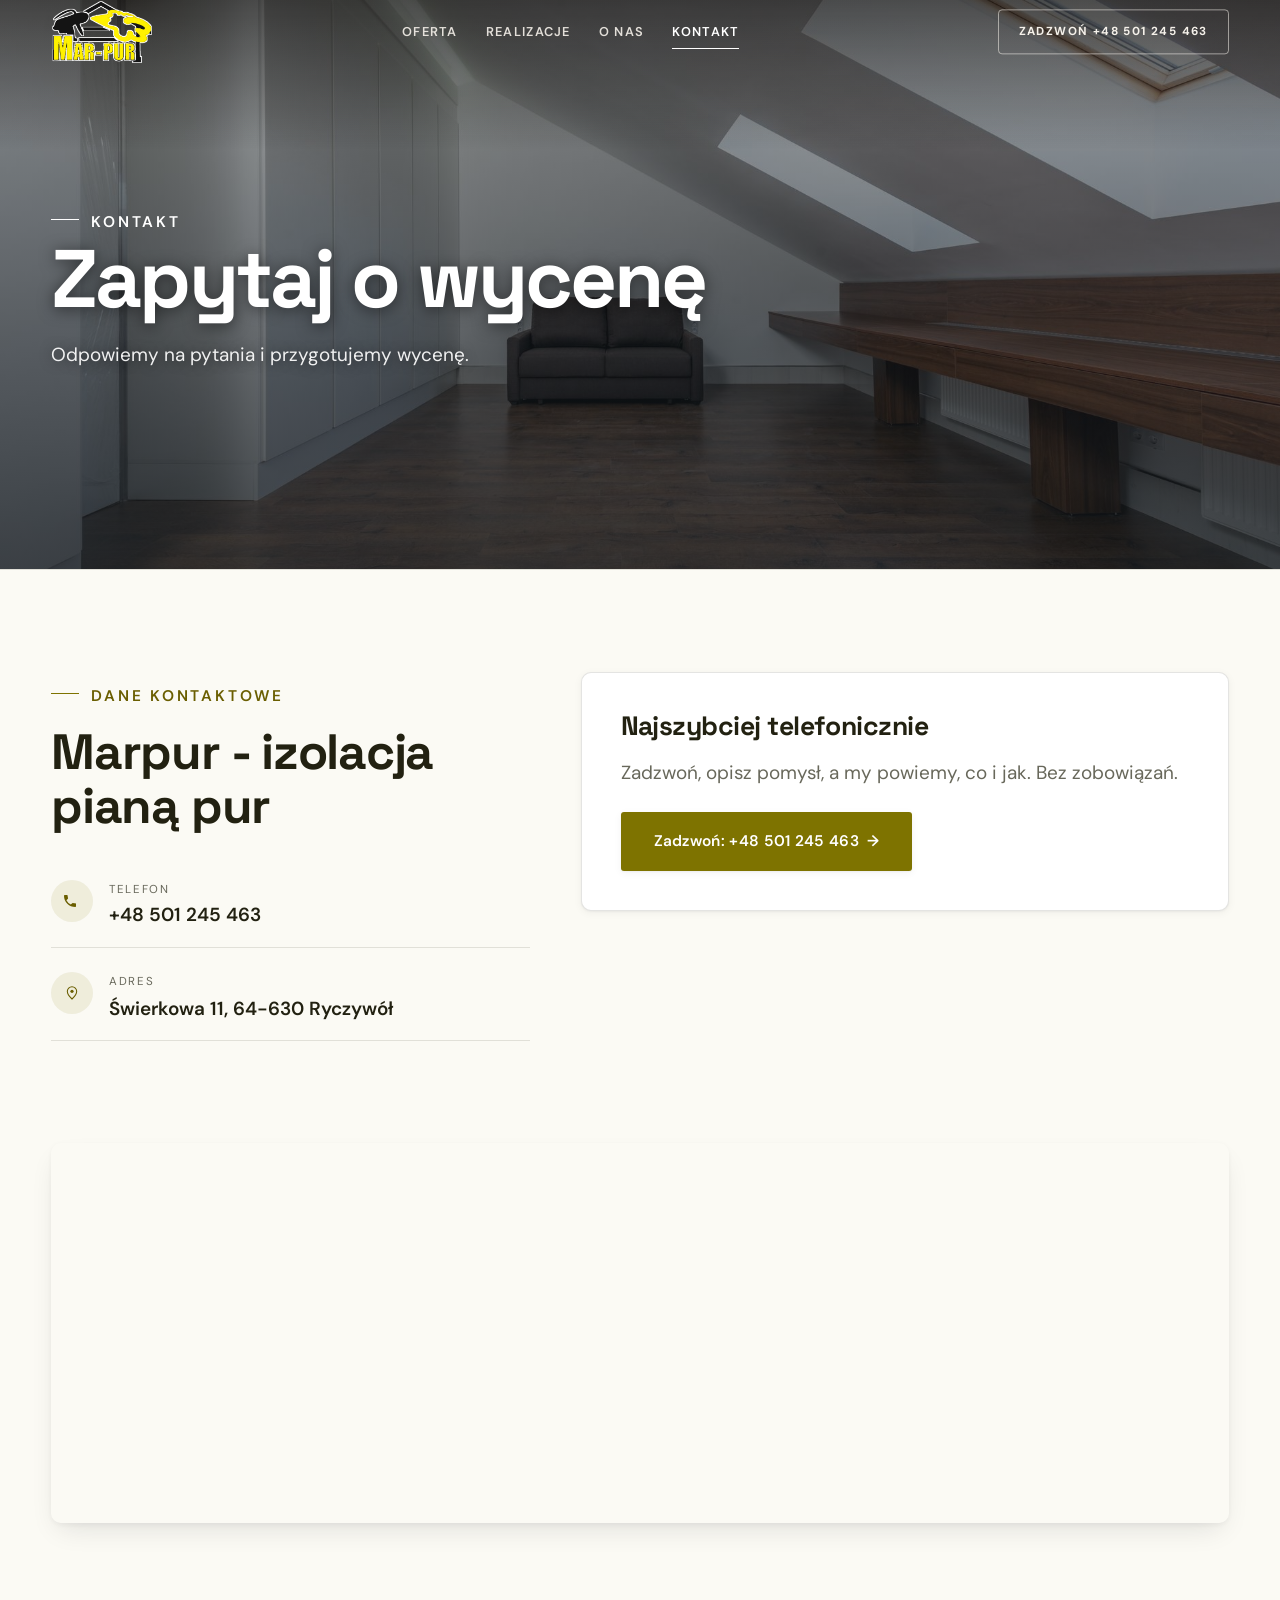
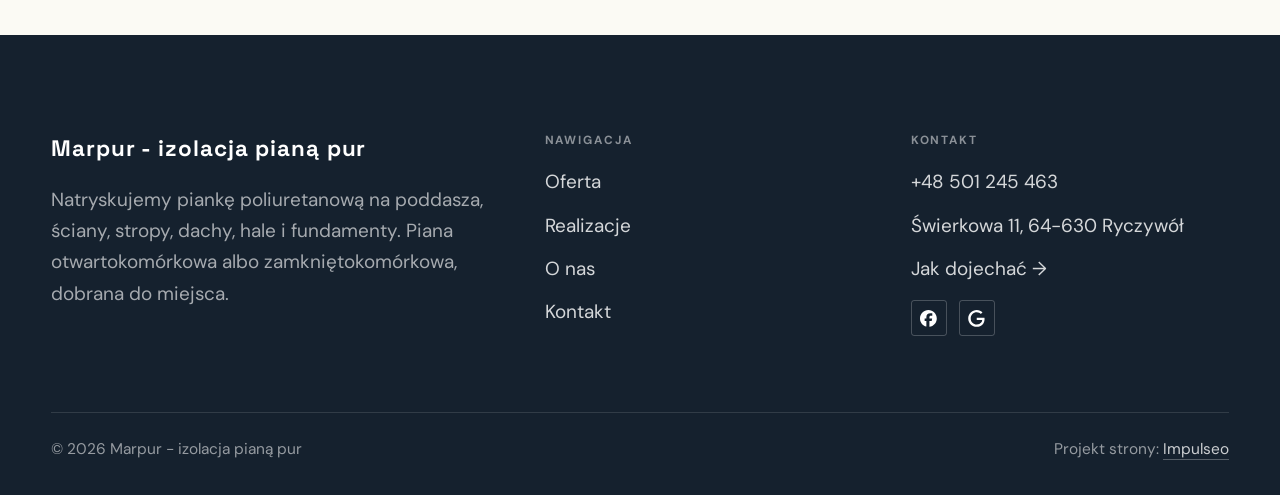
==== kontakt.html @ 2314f2f7 "Strona demo: marpur-izolacja-piana-pur" ====
<!DOCTYPE html>
<html lang="pl">
<head>
<meta charset="UTF-8">
<meta name="viewport" content="width=device-width, initial-scale=1.0">
<title>Kontakt - Marpur - izolacja pianą pur</title>
<meta name="description" content="Kontakt Marpur - izolacja pianą pur - Świerkowa 11, 64-630 Ryczywół">
<link rel="canonical" href="https://kris20032.github.io/marpur-izolacja-piana-pur/kontakt.html">
<meta name="robots" content="noindex, nofollow">
<meta property="og:type" content="website">
<meta property="og:locale" content="pl_PL">
<meta property="og:site_name" content="Marpur - izolacja pianą pur">
<meta property="og:title" content="Kontakt - Marpur - izolacja pianą pur">
<meta property="og:description" content="Kontakt Marpur - izolacja pianą pur - Świerkowa 11, 64-630 Ryczywół">
<meta property="og:url" content="https://kris20032.github.io/marpur-izolacja-piana-pur/kontakt.html">
<meta property="og:image" content="https://kris20032.github.io/marpur-izolacja-piana-pur/img/og.jpg">
<meta property="og:image:width" content="1200">
<meta property="og:image:height" content="630">
<meta name="twitter:card" content="summary_large_image">
<link rel="preconnect" href="https://fonts.googleapis.com">
<link rel="preconnect" href="https://fonts.gstatic.com" crossorigin>
<link href="https://fonts.googleapis.com/css2?family=Space+Grotesk:wght@500;600;700&family=DM+Sans:opsz,wght@9..40,400;9..40,500;9..40,600&display=swap" rel="stylesheet">
<link rel="stylesheet" href="assets/styles.css?v=6a5ce6d9">
</head>
<body>

<header class="nav">
  <div class="wrap nav-inner">
    <a class="brand brand-has-logo" href="index.html"><img class="brand-logo" src="img/logo.png" alt="Marpur - izolacja pianą pur" width="728" height="459" decoding="async"></a>
    <nav class="nav-links">
      <a href="oferta.html">Oferta</a>
      <a href="realizacje.html">Realizacje</a>
      <a href="o-nas.html">O nas</a>
      <a href="kontakt.html" class="active" aria-current="page">Kontakt</a>
      <a href="tel:+48501245463" class="btn btn-accent">Zadzwoń +48 501 245 463</a>
    </nav>
    <button class="nav-toggle" aria-label="Menu"><span></span><span></span><span></span></button>
  </div>
</header>

<main>
<section class="pagehead">
  <img src="img/g3.jpg" alt="Marpur - izolacja pianą pur - Zapytaj o wycenę" width="1880" height="1255" decoding="async">
  <div class="wrap">
    <span class="eyebrow">Kontakt</span>
    <h1>Zapytaj o wycenę</h1>
    <p>Odpowiemy na pytania i przygotujemy wycenę.</p>
  </div>
</section>
<section>
  <div class="wrap contact-grid">
    <div class="reveal">
      <span class="eyebrow">Dane kontaktowe</span>
      <h2 style="margin:var(--space-4) 0 var(--space-6)">Marpur - izolacja pianą pur</h2>
      <div class="info-list">
        <div class="info-row"><div class="ic"><svg class="ico-tel" width="16" height="16" viewBox="0 0 24 24" fill="none" aria-hidden="true"><path d="M6.6 10.8a15.5 15.5 0 0 0 6.6 6.6l2.2-2.2a1 1 0 0 1 1-.24 11.4 11.4 0 0 0 3.6.58 1 1 0 0 1 1 1V20a1 1 0 0 1-1 1A17 17 0 0 1 3 4a1 1 0 0 1 1-1h3.5a1 1 0 0 1 1 1c0 1.25.2 2.46.58 3.6a1 1 0 0 1-.25 1l-2.23 2.2Z" fill="currentColor"/></svg></div><div><div class="lbl">Telefon</div><a class="val" href="tel:+48501245463">+48 501 245 463</a></div></div>
        <div class="info-row"><div class="ic"><svg class="ico-pin" width="16" height="16" viewBox="0 0 24 24" fill="none" aria-hidden="true"><path d="M12 21s7-6.1 7-11.5A7 7 0 0 0 5 9.5C5 14.9 12 21 12 21Z" stroke="currentColor" stroke-width="1.6" fill="none"/><circle cx="12" cy="9.5" r="2.4" fill="currentColor"/></svg></div><div><div class="lbl">Adres</div><div class="val">Świerkowa 11, 64-630 Ryczywół</div></div></div>
      </div>
    </div>
    <div class="reveal">
      <div class="form">
        <h3 style="margin-bottom:var(--space-4)">Najszybciej telefonicznie</h3>
        <p class="muted" style="margin-bottom:var(--space-5)">Zadzwoń, opisz pomysł, a my powiemy, co i jak. Bez zobowiązań.</p>
        <a href="tel:+48501245463" class="btn btn-accent" style="justify-content:center">Zadzwoń: +48 501 245 463 <span class="arr">→</span></a>
      </div>
    </div>
  </div>
</section>
<section style="padding-top:0">
  <div class="wrap reveal">
    <iframe class="map" title="Marpur - izolacja pianą pur - Ryczywół" src="https://maps.google.com/maps?q=52.820074%2C16.82498&z=15&output=embed" loading="lazy" referrerpolicy="no-referrer-when-downgrade"></iframe>
  </div>
</section>
</main>

<footer>
  <div class="wrap">
    <div class="foot-grid">
      <div class="foot-brand">
        <div class="name">Marpur - izolacja pianą pur</div>
        <p>Natryskujemy piankę poliuretanową na poddasza, ściany, stropy, dachy, hale i fundamenty. Piana otwartokomórkowa albo zamkniętokomórkowa, dobrana do miejsca.</p>
      </div>
      <div class="foot-col">
        <h4>Nawigacja</h4>
        <a href="oferta.html">Oferta</a>
        <a href="realizacje.html">Realizacje</a>
        <a href="o-nas.html">O nas</a>
        <a href="kontakt.html">Kontakt</a>
      </div>
      <div class="foot-col">
        <h4>Kontakt</h4>
        <a href="tel:+48501245463">+48 501 245 463</a>
        <p>Świerkowa 11, 64-630 Ryczywół</p>
        <a href="https://maps.google.com/?cid=6481977796129242069&g_mp=Cidnb29nbGUubWFwcy5wbGFjZXMudjEuUGxhY2VzLlNlYXJjaFRleHQQAhgEIAA" target="_blank" rel="noopener">Jak dojechać →</a>
      <div class="foot-soc">
        <a class="soc" href="https://www.facebook.com/marpurmarek.modlisz/" target="_blank" rel="noopener" aria-label="Facebook - Marpur - izolacja pianą pur"><svg viewBox="0 0 24 24" aria-hidden="true" focusable="false"><path d="M9.101 23.691v-7.98H6.627v-3.667h2.474v-1.58c0-4.085 1.848-5.978 5.858-5.978.401 0 .955.042 1.468.103a8.68 8.68 0 0 1 1.141.195v3.325a8.623 8.623 0 0 0-.653-.036 26.805 26.805 0 0 0-.733-.009c-.707 0-1.259.096-1.675.309a1.686 1.686 0 0 0-.679.622c-.258.42-.374.995-.374 1.752v1.297h3.919l-.386 2.103-.287 1.564h-3.246v8.245C19.396 23.238 24 18.179 24 12.044c0-6.627-5.373-12-12-12s-12 5.373-12 12c0 5.628 3.874 10.35 9.101 11.647Z" fill="currentColor"/></svg></a>
        <a class="soc" href="https://maps.google.com/?cid=6481977796129242069&g_mp=Cidnb29nbGUubWFwcy5wbGFjZXMudjEuUGxhY2VzLlNlYXJjaFRleHQQAhgEIAA" target="_blank" rel="noopener" aria-label="Google - Marpur - izolacja pianą pur"><svg viewBox="0 0 24 24" aria-hidden="true" focusable="false"><path d="M12.48 10.92v3.28h7.84c-.24 1.84-.853 3.187-1.787 4.133-1.147 1.147-2.933 2.4-6.053 2.4-4.827 0-8.6-3.893-8.6-8.72s3.773-8.72 8.6-8.72c2.6 0 4.507 1.027 5.907 2.347l2.307-2.307C18.747 1.44 16.133 0 12.48 0 5.867 0 .307 5.387.307 12s5.56 12 12.173 12c3.573 0 6.267-1.173 8.373-3.36 2.16-2.16 2.84-5.213 2.84-7.667 0-.76-.053-1.467-.173-2.053H12.48z" fill="currentColor"/></svg></a>
      </div>
      </div>
    </div>
    <div class="foot-bot">
      <span>© 2026 Marpur - izolacja pianą pur</span>
      <span>Projekt strony: <a class="foot-credit" href="https://impulseo.pl" target="_blank" rel="noopener">Impulseo</a></span>
    </div>
  </div>
</footer>
<div class="sticky-call"><a class="sc-call" href="tel:+48501245463"><svg class="ico-tel" width="16" height="16" viewBox="0 0 24 24" fill="none" aria-hidden="true"><path d="M6.6 10.8a15.5 15.5 0 0 0 6.6 6.6l2.2-2.2a1 1 0 0 1 1-.24 11.4 11.4 0 0 0 3.6.58 1 1 0 0 1 1 1V20a1 1 0 0 1-1 1A17 17 0 0 1 3 4a1 1 0 0 1 1-1h3.5a1 1 0 0 1 1 1c0 1.25.2 2.46.58 3.6a1 1 0 0 1-.25 1l-2.23 2.2Z" fill="currentColor"/></svg> Zadzwoń</a><a class="sc-quote" href="kontakt.html">Zapytaj o cenę</a></div>
<div class="demo-wazne" data-do="2026-11-03" data-cykl="3" hidden><svg class="dw-ico" width="13" height="13" viewBox="0 0 24 24" fill="none" aria-hidden="true"><circle cx="12" cy="12" r="8.6" stroke="currentColor" stroke-width="1.8"/><path d="M12 7.2V12l3.3 2" stroke="currentColor" stroke-width="1.8" stroke-linecap="round"/></svg><span class="dw-txt"></span></div>

<script src="assets/main.js"></script>
</body>
</html>
---- assets/styles.css ----
/* ============================================================
   STOLBASZ — premium, architektoniczny B2B fit-out
   Jasna paleta, zero brązu. System wg premium-web-craft.
   Projekt strony: Impulseo (impulseo.pl)
   ============================================================ */

:root{
  /* PALETA — jasna, architektoniczna, chłodna */
  --paper:#F4F6F8;          /* główne tło */
  --paper-2:#E7EBEF;        /* sekcje alternatywne (chłodny jasny szary) */
  --paper-3:#E7EBEF;        /* delikatne wypełnienia */
  --ink:#15212E;            /* tekst główny — chłodny grafit */
  --ink-soft:#243443;       /* nagłówki drugorzędne */
  --muted:#6B7785;          /* tekst poboczny */
  --line:rgba(21,33,46,.12);/* hairline */
  --accent:#E8A317;         /* stonowany petrol-slate — jedyny akcent */
  --accent-d:#C9870C;
  --accent-soft:rgba(232,163,23,.10);
  --dark:#15212E;           /* sekcje ciemne (stopka/CTA) */

  /* HOVER ZDJĘĆ — JEDEN standard dla całego silnika (decyzja K. 04.08.2026, artefakt z wariantami).
     AKTUALNE (K.+Szymon 09.08.2026, wybór z artefaktu 6 wariantów): zoom 1.05 przy 1.4s -
     przy tak długim czasie mocniejszy kadr NIE skacze, tylko „oddycha". Poprzedni standard
     (1.02 / .55s z 04.08) odbierany jako dynamiczny i szybki.
     Spoczynek lekko przygaszony, ale TYLKO tam, gdzie jest mysz (@media hover:hover) —
     na telefonie zdjęcia zostają w pełnej jasności. */
  --img-zoom:1.05;                   /* K.+Szymon 09.08: wariant F z artefaktu porównawczego */
  --img-rest:brightness(.95) saturate(.99);
  --img-hot:brightness(1.06) saturate(1.05);
  --img-dur:1.4s;                    /* K.+Szymon 09.08 (wariant F): powoli = elegancko */
  --img-ease:cubic-bezier(.16,.84,.44,1);  /* miękki ogon, efekt „oddychania" */

  /* ODSTĘPY — skala 4/8 */
  --space-1:4px; --space-2:8px; --space-3:12px; --space-4:16px; --space-5:24px;
  --space-6:32px; --space-7:48px; --space-8:64px; --space-9:96px; --space-10:128px;

  /* TYPOGRAFIA — fluid clamp() (skala podbita 16.07.2026: większe, czytelniejsze litery — uwaga Adama) */
  --text-sm:clamp(.9rem,.87rem + .12vw,1rem);
  --text-base:clamp(1.08rem,1.04rem + .18vw,1.2rem);
  --text-lg:clamp(1.24rem,1.15rem + .34vw,1.44rem);
  --text-h3:clamp(1.34rem,1.22rem + .55vw,1.66rem);
  --text-h2:clamp(2.1rem,1.66rem + 2.1vw,3.1rem);
  --text-h1:clamp(2.9rem,2.1rem + 4vw,5.1rem);

  /* PROMIENIE — architektoniczne, raczej ostre */
  --r-sm:3px; --r-md:6px; --r-lg:10px;

  /* RUCH */
  --ease:cubic-bezier(.25,.46,.45,.94); --dur:.24s;

  /* CIENIE — miękkie, warstwowe */
  --sh-sm:0 1px 2px rgba(16,24,32,.04), 0 2px 8px rgba(16,24,32,.05);
  --sh-md:0 2px 6px rgba(16,24,32,.05), 0 12px 28px -8px rgba(16,24,32,.12);
  --sh-lg:0 6px 14px rgba(16,24,32,.07), 0 26px 56px -18px rgba(16,24,32,.22);

  --hairline:1px solid var(--line);

  --font-display:'Space Grotesk','Inter',sans-serif;
  --font-body:'DM Sans','Inter',sans-serif;
}

*{box-sizing:border-box;margin:0;padding:0}
html{scroll-behavior:smooth}
body{
  font-family:var(--font-body);
  font-size:var(--text-base);
  line-height:1.65;
  color:var(--ink);
  background:var(--paper);
  -webkit-font-smoothing:antialiased;
  text-rendering:optimizeLegibility;
}
img{max-width:100%;height:auto;display:block}  /* height:auto = width/height z atrybutów trzyma proporcje (TOP#12) */
a{color:inherit;text-decoration:none}

.wrap{width:min(92%,1180px);margin-inline:auto}
section{padding-block:clamp(52px,6.5vw,96px)}

h1,h2,h3{font-family:var(--font-display);font-weight:700;line-height:1.08;letter-spacing:-.02em;color:var(--ink)}
h1{font-size:var(--text-h1);letter-spacing:-.035em}
h2{font-size:var(--text-h2);letter-spacing:-.025em}
h3{font-size:var(--text-h3)}
/* MIARA — długość wiersza. WCAG 2.2 SC 1.4.8: max 80 znaków; Butterick: 45–90.
   68ch daje realnie 72–78 znaków polskiego tekstu, czyli z zapasem pod granicą.
   Wcześniej limit miał TYLKO <p> — <li>, <blockquote> i <dd> nie miały żadnego,
   i to jedyny powód, dla którego 23 bloki na dwóch oddanych stronach jadą po
   83–106 znaków w wierszu (pomiar 07.08.2026, bramka `miara`).
   ⚠️ Listy i definicje ograniczamy TYLKO bez klasy: `ul`/`ol` z klasą to u nas
   układ (siatki kafli, menu), a nie tekst ciągły — tam miarę wyznacza układ. */
/* 60ch, nie 68ch (K. 10.08): po zmianie fontów na węższe kroje (DM Sans i spółka)
   w 68ch mieściło się ~90 znaków - bramka pikselowa słusznie zgłaszała przekroczenie
   granicy 80. Pomiar na żywej przeglądarce: 60ch = 90 znaków, 53ch = ~78 znaków, czyli normę WCAG 1.4.8. */
:root{ --miara:53ch }
p{max-width:min(100%,var(--miara))}
blockquote,
ul:not([class])>li, ol:not([class])>li,
dl:not([class])>dd{max-width:min(100%,var(--miara))}

/* ⚠️ Świadomie BEZ wyjątku `.tile p,.card p,.svc p{max-width:none}`, choć nasuwa się sam:
   te akapity BYŁY już ograniczone (stare `p{max-width:65ch}`), więc „wyjątek" nie odblokowałby
   niczego nowego — tylko ROZLUŹNIŁ stan sprzed zmiany na wszystkich demach naraz.
   `figcaption` żadna z reguł wyżej nie dotyczy, więc też nie potrzebuje zwolnienia. */

/* ŁAMANIE. `balance` wyrównuje długości wierszy w nagłówku, `pretty` pilnuje ostatniego
   wiersza akapitu, żeby nie został w nim jeden wyraz. Obsługiwane od Chrome 117 /
   Safari 17.5; starsze przeglądarki po prostu ignorują tę własność.
   `text-wrap:pretty` nie występowało dotąd ANI RAZ w silniku ani w repo klientów. */
h1,h2,h3,.lead,.lede{text-wrap:balance}
p,li,blockquote,dd{text-wrap:pretty}

.eyebrow{
  font-family:var(--font-body);
  font-size:var(--text-sm);
  font-weight:600;
  letter-spacing:.18em;
  text-transform:uppercase;
  color:var(--accent);
  display:inline-flex;align-items:center;gap:var(--space-3);
}
/* flex:none + margin-top = kreska trzyma się PIERWSZEJ linii. Wcześniej align-items:center
   centrowało ją względem całego bloku i przy zawinięciu (długi kicker typu
   „…WNĘTRZ · LESZNO · OD 2019") druga linia lądowała z brzydkim wcięciem. */
.eyebrow{align-items:flex-start}
.eyebrow>*,.eyebrow{text-wrap:balance}   /* dlugi kicker lamal sie na sierote typu samo „2019" w drugiej linii */
.eyebrow::before{content:"";width:28px;height:1px;background:var(--accent);display:inline-block;flex:none;margin-top:.62em}

.muted{color:var(--muted)}
.lead{font-size:var(--text-lg);line-height:1.55;color:var(--ink-soft);max-width:50ch}

/* ---------- BUTTONS ---------- */
.btn{
  display:inline-flex;align-items:center;gap:var(--space-2);
  font-weight:600;font-size:var(--text-sm);letter-spacing:.02em;
  padding:var(--space-4) var(--space-6);
  border-radius:var(--r-sm);
  transition:transform var(--dur) var(--ease),box-shadow var(--dur) var(--ease),background var(--dur) var(--ease);
  cursor:pointer;border:1px solid transparent;
}
.btn-accent{background:var(--accent);color:#fff;box-shadow:var(--sh-sm)}
.btn-accent:hover{background:var(--accent-d);transform:translateY(-2px);box-shadow:var(--sh-md)}
.btn-accent:active{transform:translateY(0);box-shadow:var(--sh-sm)}
.btn-ghost{background:transparent;color:var(--ink);border-color:var(--line)}
.btn-ghost:hover{border-color:var(--accent);color:var(--accent);transform:translateY(-2px)}
.btn-light{background:#fff;color:var(--ink);box-shadow:var(--sh-sm)}
.btn-light:hover{transform:translateY(-2px);box-shadow:var(--sh-md)}
.btn .arr{transition:transform var(--dur) var(--ease)}
.btn:hover .arr{transform:translateX(4px)}

/* ---------- NAV ---------- */
.nav{
  position:sticky;top:0;z-index:50;
  background:color-mix(in srgb,var(--paper) 88%,transparent);
  backdrop-filter:saturate(140%) blur(10px);
  border-bottom:var(--hairline);
}
.nav-inner{display:flex;align-items:center;justify-content:space-between;gap:var(--space-5);height:72px}
/* ANTY-NACHODZENIE (K. 05.08.2026): długa nazwa firmy + przycisk z pełnym numerem nie mieściły się w pasku
   i flex ściskał linki PONIŻEJ ich treści - "Kontakt" wchodził na ramkę "Zadzwoń +48 ...". Teraz ustępuje
   nazwa marki (skrót wielokropkiem), a menu i przycisk nigdy się nie kurczą ani nie zachodzą na siebie. */
.brand{display:flex;flex-direction:column;line-height:1;min-width:0;flex:0 1 auto}
.brand .name{font-family:var(--font-display);font-weight:800;font-size:1.35rem;letter-spacing:.04em;white-space:nowrap;overflow:hidden;text-overflow:ellipsis}
.brand .sub{font-size:.62rem;letter-spacing:.34em;text-transform:uppercase;color:var(--muted);margin-top:5px;white-space:nowrap;overflow:hidden;text-overflow:ellipsis}
.nav-links{display:flex;align-items:center;gap:var(--space-6);flex:0 0 auto}
.nav-links a{font-size:var(--text-sm);font-weight:500;color:var(--ink-soft);position:relative;padding-block:4px;white-space:nowrap;transition:color var(--dur) var(--ease)}
.nav-links a::after{content:"";position:absolute;left:0;bottom:0;width:0;height:1.5px;background:var(--accent);transition:width var(--dur) var(--ease)}
.nav-links a:hover,.nav-links a.active{color:var(--ink)}
.nav-links a:hover::after,.nav-links a.active::after{width:100%}
.nav-links .btn{padding:var(--space-2) var(--space-5)}
/* przyciski w nav: właściwy kolor (przebij .nav-links a) + bez podkreślenia */
.nav-links a.btn-accent{color:#fff}
.nav-links a.btn-ghost,.nav-links a.btn-light{color:var(--ink)}
/* CTA w pasku: NIE podkreślenie spod linków menu, ale ten sam przelatujący błysk,
   co na wszystkich innych przyciskach (zgłoszenie K. 13.08.2026 - „na hero jest efekt
   światła przechodzącego przez przycisk, na navbarze go nie ma, a mają być identyczne").
   Reguła `.nav-links a::after` jest silniejsza od `.btn::after`, więc trzeba jej
   geometrię wyzerować i wpisać połysk z nazwy - samo `display:none` gasiło efekt. */
.nav-links a.btn::after{
  display:block;content:"";position:absolute;inset:0;z-index:-1;pointer-events:none;
  width:auto;height:auto;border-radius:inherit;   /* kasuje geometrię podkreślenia (width:0;height:1.5px) */
  background:linear-gradient(100deg,transparent 32%,rgba(255,255,255,.20) 50%,transparent 68%);
  translate:-120% 0}
@media (prefers-reduced-motion:no-preference){
  .nav-links a.btn:hover::after{translate:120% 0;transition:translate .75s var(--mt-ease,cubic-bezier(.16,.84,.44,1))}
}
.nav-toggle{display:none;background:none;border:none;cursor:pointer;flex-direction:column;gap:5px;padding:8px}
.nav-toggle span{width:24px;height:2px;background:var(--ink);transition:var(--dur)}
/* Ciasny zakres MIĘDZY menu mobilnym a pełnym pulpitem: zbijamy odstępy i nazwę marki,
   żeby wszystko zmieściło się naturalnie, zanim w ogóle dojdzie do skracania wielokropkiem. */
@media(max-width:1280px) and (min-width:921px){
  .nav-links{gap:var(--space-4)}
  .nav-links .btn{padding:var(--space-2) var(--space-4)}
  .brand .name{font-size:1.15rem}
}

/* ---------- HERO (split) ---------- */
.hero{position:relative;overflow:hidden;border-bottom:var(--hairline)}
.hero-grid{display:grid;grid-template-columns:1.05fr .95fr;gap:clamp(24px,4vw,60px);align-items:center;
  padding-block:clamp(36px,4.5vw,64px)}
.hero-copy .eyebrow{margin-bottom:var(--space-5)}
.hero-copy h1{margin-bottom:var(--space-5)}
.hero-copy .lead{margin-bottom:var(--space-7)}
.hero-actions{display:flex;flex-wrap:wrap;gap:var(--space-4)}
.hero-art{position:relative;aspect-ratio:4/3;border-radius:var(--r-lg);overflow:hidden;box-shadow:var(--sh-lg)}
.hero-art img{width:100%;height:100%;object-fit:cover}
.hero-art::after{content:"";position:absolute;inset:0;background:linear-gradient(180deg,transparent 55%,rgba(18,24,28,.28))}
.hero-badge{position:absolute;left:var(--space-5);bottom:var(--space-5);z-index:2;
  background:rgba(252,252,251,.94);backdrop-filter:blur(4px);
  border-radius:var(--r-md);padding:var(--space-4) var(--space-5);box-shadow:var(--sh-md);max-width:78%}
.hero-badge strong{display:block;font-family:var(--font-display);font-size:1rem;letter-spacing:-.01em}
.hero-badge span{font-size:var(--text-sm);color:var(--muted)}

/* ---------- HERO duży / kinowy (strona główna) ---------- */
.hero-cine{position:relative;min-height:clamp(560px,82vh,840px);min-height:clamp(560px,82svh,840px);display:flex;align-items:center;overflow:hidden;border-bottom:var(--hairline)}
.hero-cine>img{position:absolute;inset:0;width:100%;height:100%;object-fit:cover;z-index:0}
.hero-cine::after{content:"";position:absolute;inset:0;z-index:1;
  background:linear-gradient(95deg,rgba(13,18,23,.86) 0%,rgba(13,18,23,.64) 32%,rgba(13,18,23,.24) 62%,rgba(13,18,23,.04) 100%)}
.hero-cine .wrap{position:relative;z-index:2;padding-block:var(--space-8)}
.hero-cine .hero-copy{max-width:660px}
.hero-cine .eyebrow{color:#fff;margin-bottom:var(--space-5)}
.hero-cine .eyebrow::before{background:#fff}
.hero-cine h1{color:#fff;margin-bottom:var(--space-5);font-size:clamp(2.9rem,2rem + 4.4vw,5.2rem);text-wrap:balance}
.hero-cine .lead{color:rgba(255,255,255,.92);max-width:48ch;margin-bottom:var(--space-7)}
.hero-cine .hero-actions{display:flex;flex-wrap:wrap;gap:var(--space-4)}
/* NISKIE OKNO (laptop z dokiem i paskami przeglądarki ma ~700-780 px wysokości widoku):
   H1 do 5.2rem + długi lead nie mieściły się i przyciski wypadały POD krawędź ekranu -
   klient widział stronę bez ani jednego CTA. Skalujemy w dół, zamiast przycinać treść. */
@media(min-width:821px) and (max-height:820px){
  .hero-cine{min-height:clamp(520px,94svh,780px)}
  .hero-cine .wrap{padding-block:var(--space-6)}
  .hero-cine h1{font-size:clamp(2.2rem,1.5rem + 2.6vw,3.6rem);margin-bottom:var(--space-4)}
  .hero-cine .eyebrow{margin-bottom:var(--space-4)}
  .hero-cine .lead{margin-bottom:var(--space-5);max-width:44ch}
}
@media(max-width:680px){
  .hero-cine{min-height:clamp(520px,76vh,640px);min-height:clamp(520px,76svh,640px);align-items:flex-end}
  .hero-cine::after{background:linear-gradient(0deg,rgba(13,18,23,.9) 6%,rgba(13,18,23,.45) 55%,rgba(13,18,23,.25) 100%)}
  .hero-cine .wrap{padding-bottom:var(--space-9)}
  /* TELEFON (~90% oglądających): lead potrafił zająć 8 linii i zepchnąć CTA poza pierwszy ekran.
     Zwężamy interlinię i skalę - treści nie ucinamy, bo to ona sprzedaje. */
  .hero-cine .lead{font-size:.98rem;line-height:1.5;margin-bottom:var(--space-5)}
  .hero-cine .eyebrow{font-size:.72rem;letter-spacing:.13em;margin-bottom:var(--space-4)}
  .hero-cine .eyebrow::before{width:20px}
  .hero-cine h1{margin-bottom:var(--space-4)}
}

/* full-bleed hero variant (podstrony) */
.pagehead{position:relative;min-height:46vh;min-height:46svh;display:flex;align-items:flex-end;overflow:hidden;border-bottom:var(--hairline)}
.pagehead img{position:absolute;inset:0;width:100%;height:100%;object-fit:cover}
/* 10.08.2026 (decyzja K.): mocniejsze przyciemnienie + cień pod tekstem. Bramka mierzyła na
   nagłówkach podstron 3,38-3,43:1 przy wymaganych 4,5 — jasne zdjęcie (hala, śnieg, niebo)
   podchodziło pod biały tekst. Zdjęcia klientów są różne, więc kontrast musi dawać WARSTWA,
   a nie szczęśliwy dobór kadru. */
.pagehead::after{content:"";position:absolute;inset:0;background:linear-gradient(180deg,rgba(18,24,28,.40),rgba(18,24,28,.76))}
.pagehead .wrap{position:relative;z-index:2;padding-block:var(--space-9);color:#fff}
.pagehead h1{color:#fff;max-width:18ch;text-shadow:0 2px 16px rgba(0,0,0,.55)}
.pagehead .eyebrow{color:#fff}
.pagehead .eyebrow::before{background:#fff}
.pagehead p{color:rgba(255,255,255,.92);margin-top:var(--space-4);max-width:54ch;text-shadow:0 1px 12px rgba(0,0,0,.5)}

/* ---------- STRIP (pasek skrótów / liczby) ---------- */
.strip{background:var(--dark);color:#fff}
/* PASEK HASEŁ — standard 04.08.2026 (decyzja K.): 5 haseł w JEDNYM rzędzie, tekst WYŚRODKOWANY,
   węższe marginesy boczne niż reszta strony (pasek ma iść szerzej), równe wysokości kolumn. */
.strip .wrap{width:min(96%,1440px);display:grid;grid-template-columns:repeat(5,1fr);
  gap:var(--space-5);padding-block:var(--space-7);align-items:stretch}
.strip .item .k{font-family:var(--font-display);font-size:clamp(1.05rem,.82rem + .85vw,1.55rem);
  font-weight:800;letter-spacing:-.02em;color:#fff;line-height:1.18;text-wrap:balance}
.strip .item .v{font-size:var(--text-sm);color:rgba(255,255,255,.66);margin-top:var(--space-2);line-height:1.4}
.strip .item{border-left:2px solid var(--accent);padding-inline:var(--space-4);
  text-align:center;display:flex;flex-direction:column;justify-content:center}
/* liczba kolumn = liczba haseł, żeby ostatnie nie zostawało samo w drugim rzędzie.
   Klasę n-N nadaje multipage.py; domyślnie (bez klasy) pasek jest 5-kolumnowy. */
.strip.n-2 .wrap{grid-template-columns:repeat(2,1fr)}
.strip.n-3 .wrap{grid-template-columns:repeat(3,1fr)}
.strip.n-4 .wrap{grid-template-columns:repeat(4,1fr);gap:var(--space-6)}
.strip.n-4 .item .k{font-size:clamp(1.3rem,1rem + 1.1vw,2rem)}
.strip.n-6 .wrap{grid-template-columns:repeat(6,1fr);gap:var(--space-4)}
.strip.n-6 .item .k{font-size:clamp(.98rem,.8rem + .7vw,1.35rem)}
/* równe łamanie: zamiast "długa linia + jedno słowo" obie linie zbliżonej długości */
.strip .item .k{text-wrap:balance}

/* ---------- SECTION HEAD ---------- */
.head{max-width:48rem;margin-bottom:var(--space-8)}
.head.center{margin-inline:auto;text-align:center}
.head .eyebrow{margin-bottom:var(--space-4)}
.head h2{margin-bottom:var(--space-4)}
.head p{color:var(--muted);font-size:var(--text-lg);line-height:1.55}
.head.center p{margin-inline:auto}

/* ---------- INTRO SPLIT ---------- */
.split{display:grid;grid-template-columns:.92fr 1.08fr;gap:clamp(28px,5vw,80px);align-items:center}
.split.rev{grid-template-columns:1.08fr .92fr}
.split.rev .split-art{order:-1}
.split-art{position:relative;aspect-ratio:5/4;border-radius:var(--r-lg);overflow:hidden;box-shadow:var(--sh-lg)}
.split-art img{width:100%;height:100%;object-fit:cover}
.split-copy h2{margin-bottom:var(--space-5)}
.split-copy p+p{margin-top:var(--space-4)}
.split-copy .btn{margin-top:var(--space-6)}

/* ---------- SERVICES (zakres) ---------- */
.svc-grid{display:grid;grid-template-columns:repeat(auto-fit,minmax(280px,1fr));gap:var(--space-5)}
.svc{background:#fff;border:var(--hairline);border-radius:var(--r-md);padding:var(--space-7) var(--space-6);
  transition:transform var(--dur) var(--ease),box-shadow var(--dur) var(--ease),border-color var(--dur) var(--ease);
  position:relative;overflow:hidden}
.svc::before{content:"";position:absolute;left:0;top:0;width:3px;height:0;background:var(--accent);transition:height var(--dur) var(--ease)}
.svc:hover{transform:translateY(-4px);box-shadow:var(--sh-md);border-color:transparent}
.svc:hover::before{height:100%}
.svc .ic{font-family:var(--font-display);font-size:.8rem;font-weight:700;letter-spacing:.12em;color:var(--accent);margin-bottom:var(--space-4)}
.svc h3{margin-bottom:var(--space-3);font-size:1.22rem}
.svc p{color:var(--muted);font-size:var(--text-base);line-height:1.6}

/* big detailed service rows */
.svc-row{display:grid;grid-template-columns:.8fr 1.2fr;gap:clamp(20px,4vw,60px);align-items:center;padding-block:var(--space-8)}
.svc-row+.svc-row{border-top:var(--hairline)}
.svc-row.rev{grid-template-columns:1.2fr .8fr}
/* Naprzemienny układ wierszy oferty: co drugi wiersz ma zdjęcie po PRAWEJ.
   Było `order:-1` — martwy kod, bo zdjęcie i tak jest pierwszym dzieckiem w HTML,
   więc wszystkie wiersze wyglądały identycznie (zdjęcie zawsze z lewej), a `rev`
   zmieniało tylko szerokość kolumn. Znalezione 29.07.2026 przy różnicowaniu kierunków
   animacji (pomiar pozycji: art.mid 390/502 przy row.mid 756 — zawsze lewa strona). */
.svc-row.rev .svc-row-art{order:2}
.svc-row-art{aspect-ratio:4/3;border-radius:var(--r-md);overflow:hidden;box-shadow:var(--sh-md)}
.svc-row-art img{width:100%;height:100%;object-fit:cover}
.svc-row h3{font-size:1.5rem;margin-bottom:var(--space-4)}
.svc-row .num{font-family:var(--font-display);font-size:.85rem;font-weight:700;letter-spacing:.14em;color:var(--accent);display:block;margin-bottom:var(--space-3)}
.svc-row ul{list-style:none;margin-top:var(--space-4);display:flex;flex-direction:column;gap:var(--space-2)}
.svc-row li{position:relative;padding-left:var(--space-5);color:var(--muted);font-size:var(--text-base)}
.svc-row li::before{content:"";position:absolute;left:0;top:.62em;width:8px;height:1px;background:var(--accent)}

/* ---------- GALLERY (realizacje) ---------- */
.gallery{display:grid;grid-template-columns:repeat(12,1fr);gap:var(--space-4);grid-auto-rows:200px}
/* GALERIA MASONRY — pionowe zdjęcia (portrety beauty/wellness) bez przycinania: kolumny, height auto */
.gallery-masonry{column-count:3;column-gap:var(--space-4)}
@media(max-width:900px){.gallery-masonry{column-count:2}}
@media(max-width:560px){.gallery-masonry{column-count:1}}
.gallery-masonry .m-tile{break-inside:avoid;margin:0 0 var(--space-4);padding:0;position:relative;overflow:hidden;border-radius:var(--r-md);border:1px solid var(--line)}
.gallery-masonry .m-tile img{width:100%;height:auto;display:block}
.gallery-masonry .m-tile .cap{position:absolute;left:0;right:0;bottom:0;padding:var(--space-4);color:#fff;background:linear-gradient(0deg,rgba(0,0,0,.55),transparent);font-size:var(--text-sm)}
.gallery-masonry .m-tile .cap small{display:block;font-weight:400;opacity:.78;letter-spacing:.04em;text-transform:uppercase;font-size:.66rem;margin-top:3px}
.tile{position:relative;overflow:hidden;border-radius:var(--r-md);box-shadow:var(--sh-sm);
  transition:transform var(--dur) var(--ease),box-shadow var(--dur) var(--ease)}
.tile img{width:100%;height:100%;object-fit:cover;
  transition:transform var(--img-dur) var(--img-ease),filter var(--img-dur) var(--img-ease)}
.tile:hover{box-shadow:var(--sh-md)}
.tile .cap{position:absolute;left:0;right:0;bottom:0;padding:var(--space-5) var(--space-4) var(--space-4);
  /* mocniejszy spad + cien pod tekstem: na JASNYCH zdjeciach klienta (biale fronty, sciany)
     slaby gradient dawal kontrast ~1.5:1 zamiast wymaganych 3.6:1 (bramka wygladu, 10.08.2026) */
  background:linear-gradient(transparent 10%,rgba(18,24,28,.55) 40%,rgba(18,24,28,.88) 68%,rgba(18,24,28,.99));color:#fff;
  text-shadow:0 1px 2px rgba(0,0,0,.85),0 2px 10px rgba(0,0,0,.55);
  font-size:var(--text-sm);font-weight:600;letter-spacing:.01em;
  opacity:0;transform:translateY(8px);transition:var(--dur) var(--ease)}
.tile:hover .cap{opacity:1;transform:translateY(0)}
.tile .cap small{display:block;font-weight:400;opacity:.78;letter-spacing:.04em;text-transform:uppercase;font-size:.66rem;margin-top:3px}
/* bento spans */
.t-wide{grid-column:span 6}
.t-tall{grid-column:span 6;grid-row:span 2}
.t-std{grid-column:span 6}
.t-third{grid-column:span 4}
.t-two3{grid-column:span 8}

/* ---------- TRUST / WIARYGODNOŚĆ ---------- */
.trust{background:var(--paper-2)}
.trust-grid{display:grid;grid-template-columns:repeat(auto-fit,minmax(240px,1fr));gap:var(--space-5);margin-top:var(--space-7)}
.trust-card{background:#fff;border-radius:var(--r-md);padding:var(--space-7) var(--space-6);box-shadow:var(--sh-sm);border-top:3px solid var(--accent)}
.trust-card .big{font-family:var(--font-display);font-size:clamp(1.8rem,1.3rem + 1.6vw,2.6rem);font-weight:800;letter-spacing:-.02em;color:var(--ink);line-height:1}
.trust-card h3{font-size:1.12rem;margin:var(--space-3) 0 var(--space-2)}
.trust-card p{color:var(--muted);font-size:var(--text-base);line-height:1.55}

/* ---------- CTA band ---------- */
.cta{background:var(--dark);color:#fff;position:relative;overflow:hidden}
/* telefon w CTA: na ciemnym tle biały (domyślnie), rodziny z JASNYM tłem CTA
   nadpisują to u siebie - wcześniej kolor siedział w stylu inline i wygrywał z rodziną. */
.cta .btn-ghost-cta{color:#fff;border-color:rgba(255,255,255,.3)}
.cta .wrap{display:grid;grid-template-columns:1.4fr .6fr;gap:var(--space-7);align-items:center;position:relative;z-index:2}
.cta h2{color:#fff;max-width:20ch}
.cta p{color:rgba(255,255,255,.74);margin-top:var(--space-4)}
.cta-actions{display:flex;flex-direction:column;gap:var(--space-3);align-items:flex-start}
.cta::before{content:"";position:absolute;right:-80px;top:-80px;width:360px;height:360px;border-radius:50%;
  background:radial-gradient(circle,var(--accent-soft),transparent 70%)}

/* ---------- CONTACT ---------- */
.contact-grid{display:grid;grid-template-columns:.85fr 1.15fr;gap:clamp(28px,4vw,56px);align-items:start}
.info-list{display:flex;flex-direction:column;gap:var(--space-2)}
.info-row{display:flex;gap:var(--space-4);align-items:flex-start;padding-block:var(--space-4);border-bottom:var(--hairline)}
.info-row .ic{flex:none;width:42px;height:42px;display:grid;place-items:center;border-radius:50%;
  background:var(--accent-soft);color:var(--accent);font-size:1.05rem}
.info-row .lbl{font-size:.72rem;letter-spacing:.14em;text-transform:uppercase;color:var(--muted)}
.info-row .val{font-weight:600;font-size:var(--text-base);margin-top:2px}
.info-row a.val:hover{color:var(--accent)}
.map{border:none;border-radius:var(--r-lg);box-shadow:var(--sh-md);width:100%;height:100%;min-height:380px;filter:grayscale(.2) contrast(1.02)}
.form{background:#fff;border:var(--hairline);border-radius:var(--r-lg);padding:clamp(24px,3vw,40px);box-shadow:var(--sh-sm)}
.form .fld{margin-bottom:var(--space-5)}
.form label{display:block;font-size:var(--text-sm);font-weight:600;margin-bottom:var(--space-2)}
.form input,.form textarea{width:100%;font-family:inherit;font-size:var(--text-base);color:var(--ink);
  padding:var(--space-4);border:var(--hairline);border-radius:var(--r-sm);background:var(--paper);transition:border-color var(--dur)}
.form input:focus,.form textarea:focus{outline:none;border-color:var(--accent);background:#fff}
.form textarea{resize:vertical;min-height:120px}
.form .note{font-size:var(--text-sm);color:var(--muted);margin-top:var(--space-3)}

/* ---------- FOOTER ---------- */
footer{background:var(--dark);color:#fff;padding-block:var(--space-9) var(--space-6)}
.foot-grid{display:grid;grid-template-columns:1.4fr 1fr 1fr;gap:var(--space-7);margin-bottom:var(--space-8)}
.foot-brand .name{font-family:var(--font-display);font-weight:800;font-size:1.4rem;letter-spacing:.04em}
.foot-brand p{color:rgba(255,255,255,.62);margin-top:var(--space-4);font-size:var(--text-base);max-width:38ch}
.foot-col h4{font-size:.74rem;letter-spacing:.16em;text-transform:uppercase;color:rgba(255,255,255,.5);margin-bottom:var(--space-4)}
.foot-col a,.foot-col p{display:block;color:rgba(255,255,255,.82);font-size:var(--text-base);margin-bottom:var(--space-3)}
.foot-col a:hover{color:#fff}
.foot-bot{border-top:1px solid rgba(255,255,255,.12);padding-top:var(--space-5);display:flex;justify-content:space-between;flex-wrap:wrap;gap:var(--space-3);
  font-size:var(--text-sm);color:rgba(255,255,255,.55)}
.foot-bot a:hover{color:#fff}
/* Podpis w stopce = klikalny link do impulseo.pl (31.07.2026). Ma być WIDOCZNIE klikalny,
   ale nie krzyczeć - stąd sam kolor jaśniejszy + delikatne podkreślenie na najeździe. */
.foot-bot a.foot-credit{color:rgba(255,255,255,.78);text-decoration:none;border-bottom:1px solid rgba(255,255,255,.28)}
.foot-bot a.foot-credit:hover{color:#fff;border-bottom-color:#fff}

/* ---------- REVEAL ---------- */
.reveal{opacity:0;transform:translateY(22px);transition:opacity .6s var(--ease),transform .6s var(--ease)}
.reveal.in{opacity:1;transform:none}

/* ---------- RESPONSIVE ---------- */
@media(max-width:920px){
  .hero-grid,.split,.split.rev,.svc-row,.svc-row.rev,.cta .wrap,.contact-grid,.foot-grid{grid-template-columns:1fr}
  .split.rev .split-art,.svc-row.rev .svc-row-art{order:0}
  .hero-art{aspect-ratio:16/10;max-height:420px}
  .strip .wrap,.strip.n-2 .wrap,.strip.n-3 .wrap,.strip.n-4 .wrap,.strip.n-6 .wrap{grid-template-columns:repeat(2,1fr);gap:var(--space-6)}
  .strip .item .k,.strip.n-6 .item .k{font-size:clamp(1.3rem,1.1rem + 1vw,2rem)}
  .gallery{grid-auto-rows:180px}
  .t-wide,.t-tall,.t-std,.t-third,.t-two3{grid-column:span 6}
  .t-tall{grid-row:span 1}
  .cta-actions{flex-direction:row;flex-wrap:wrap}
  .foot-grid{gap:var(--space-6)}
}
@media(max-width:680px){
  .nav-links{position:fixed;inset:72px 0 auto 0;background:var(--paper);flex-direction:column;align-items:stretch;
    gap:0;padding:var(--space-4) 6%;border-bottom:var(--hairline);box-shadow:var(--sh-md);
    transform:translateY(-120%);transition:transform var(--dur) var(--ease)}
  .nav-links.open{transform:translateY(0)}
  .nav-links a{padding-block:var(--space-4);border-bottom:var(--hairline)}
  .nav-links .btn{margin-top:var(--space-3);justify-content:center}
  .nav-toggle{display:flex}
  .strip .wrap,.strip.n-2 .wrap,.strip.n-3 .wrap,.strip.n-4 .wrap,.strip.n-6 .wrap{grid-template-columns:1fr}
  .gallery{grid-template-columns:repeat(6,1fr)}
  .foot-grid{grid-template-columns:1fr}
}
@media(prefers-reduced-motion:reduce){
  /* audyt 09.08 TOP#14: samo skrócenie duration przy animacji INFINITE = stroboskop
     (pętla .01ms miga ekranem); iteration-count:1 gasi pętlę naprawdę. Pseudoelementy
     też - tła hero (gastro/studio) animują ::before/img, blanket na * ich nie łapał. */
  *,*::before,*::after{animation-duration:.01ms!important;animation-iteration-count:1!important;animation-delay:0s!important;transition:none!important}
  .reveal{opacity:1!important;transform:none!important}
  html{scroll-behavior:auto}
}

/* ============================================================
   PREMIUM LAYER — destylat deep-researchu branż (anty-AI, spokój).
   Zmienne STOLBASZ (--accent/--ink/--paper/--line/--dark). Ruch ledwo
   zauważalny, krzywa cubic-bezier(.16,.84,.44,1); prefers-reduced-motion
   pokryte blanketem wyżej. Karty hairline zamiast cieni = #1 sygnał „nie-AI".
   ============================================================ */

/* więcej oddechu między sekcjami (liderzy: 110-130px) */
section{padding-block:clamp(64px,8vw,128px)}

/* 1) Aksamitny reveal — dłuższa, miękka krzywa zamiast „skoku" */
.reveal{transition:opacity .9s cubic-bezier(.16,.84,.44,1),transform .9s cubic-bezier(.16,.84,.44,1);will-change:opacity,transform}
/* stagger TYLKO w galerii (tam pozycja = porządek dzieci) */
.gallery .reveal:nth-child(2){transition-delay:.07s}
.gallery .reveal:nth-child(3){transition-delay:.14s}
.gallery .reveal:nth-child(4){transition-delay:.21s}
.gallery .reveal:nth-child(5){transition-delay:.28s}
.gallery .reveal:nth-child(6){transition-delay:.35s}

/* 2) Hero STATYCZNY na .hero-cine — Ken Burns CAŁKIEM WYŁĄCZONY 26.06 (3. zgłoszenie Szymona).
   GENEZA: animowanie scale na <img> hero z teksturami (cegły/framugi) re-samplinguje obraz
   klatka po klatce → na części ekranów drobne drganie/shimmer = „heroshot się trzęsie".
   translateY usunięto wcześniej, scale-only + will-change/GPU NIE wystarczyły do GWARANCJI gładkości.
   Krzysztof zażądał pewności („make sure, że błąd się nie pojawi") > efekt. Zero animacji = 0% drgania.
   Delikatny zoom zostaje TYLKO w pełnoekranowych hero gastro/studio (hg-bg/hs-bg — tło, inny
   mechanizm, chwalone, nigdy nie zgłaszane). NIE wracać do KB na .hero-cine bez realnego testu
   na sprzęcie klienta — to ryzyko regresji „trzęsienia”. */
/* BEZPIECZNY "wow" na hero = jednorazowy FADE-IN (opacity), nie zoom.
   opacity nie dotyka bitmapy → gładkie na KAŻDYM zdjęciu/ekranie/GPU, zero ryzyka migotania.
   Geometryczny ruch (scale/translate) na .hero-cine jest ZAKAZANY (bramka pilnuje). */
@keyframes heroFade{from{opacity:0}to{opacity:1}}
.hero-cine>img{transform:none;animation:heroFade 1.1s ease-out both}

/* 3) Akcentowy hairline pod nagłówkiem sekcji, który „rysuje się" przy wejściu */
.head h2{position:relative;padding-bottom:18px}
.head h2::after{content:"";position:absolute;left:0;bottom:0;height:1px;width:0;background:var(--accent);transition:width 1s cubic-bezier(.16,.84,.44,1) .15s}
.head.center h2::after{left:50%;transform:translateX(-50%)}
.head.reveal.in h2::after,.head.center.reveal.in h2::after{width:54px}

/* 4) Karty HAIRLINE zamiast cieni/zaokrągleń (najmocniejszy anty-AI detal) */
.svc{background:transparent;border:1px solid var(--line);border-radius:var(--r-sm);box-shadow:none}
.svc:hover{box-shadow:none;border-color:var(--accent);transform:translateY(-3px)}
.trust-card{background:transparent;box-shadow:none;border:1px solid var(--line);border-top:2px solid var(--accent);border-radius:var(--r-sm)}
.tile{box-shadow:none;border-radius:var(--r-sm)}
.tile:hover{box-shadow:none}

/* 5) Sticky-nav kondensuje się po przewinięciu (sygnał dopracowania) */
.nav{transition:box-shadow .4s ease,background .4s ease}
.nav.is-stuck{box-shadow:0 1px 0 var(--line),0 14px 30px -24px rgba(0,0,0,.45)}
.nav-inner{transition:height .35s var(--ease)}
.nav.is-stuck .nav-inner{height:60px}

/* 6) MANIFESTO — pełnoekranowy cytat-bohater (zastępuje generyczne „Dlaczego my") */
.manifesto{background:var(--paper-2);text-align:center}
.manifesto .wrap{max-width:60rem}
.manifesto p{font-family:var(--font-display);font-style:italic;font-size:clamp(1.6rem,1rem + 2.4vw,2.8rem);line-height:1.32;color:var(--ink-soft);margin-inline:auto;max-width:26ch;position:relative;padding-top:var(--space-8)}
.manifesto p::before{content:"";position:absolute;top:0;left:50%;transform:translateX(-50%);width:54px;height:1px;background:var(--accent)}
.manifesto p span{color:var(--accent);font-style:italic}

/* 7) GATEWAYS — 3 duże bramy-zdjęcia (zamiast paska menu usług) */
.gateways{display:grid;grid-template-columns:repeat(3,1fr);gap:var(--space-4)}
.gateway{position:relative;aspect-ratio:3/4;overflow:hidden;border-radius:var(--r-sm);display:block}
.gateway img{width:100%;height:100%;object-fit:cover;
  transition:transform var(--img-dur) var(--img-ease),filter var(--img-dur) var(--img-ease)}
.gateway::after{content:"";position:absolute;inset:0;background:linear-gradient(180deg,transparent 38%,rgba(18,24,28,.74))}
/* ===== HOVER ZDJĘĆ — jedno miejsce dla WSZYSTKICH kafli ze zdjęciem (K. 04.08.2026) ===== */
@media(hover:hover){
  .tile img,.gateway img,.m-tile img{filter:var(--img-rest)}
  .tile:hover img,
  .gateway:hover img,
  .m-tile:hover img{transform:scale(var(--img-zoom));filter:var(--img-hot)}
}
.m-tile img{transition:transform var(--img-dur) var(--img-ease),filter var(--img-dur) var(--img-ease)}
.gateway .g-ttl{position:absolute;left:0;right:0;bottom:0;z-index:2;padding:var(--space-6) var(--space-5);color:#fff;font-family:var(--font-display);font-size:1.45rem;letter-spacing:-.01em;line-height:1.15}
.gateway .g-ttl small{display:block;font-family:var(--font-body);font-size:var(--text-sm);font-weight:400;opacity:.82;letter-spacing:.03em;margin-top:5px}
@media(max-width:760px){.gateways{grid-template-columns:1fr}.gateway{aspect-ratio:16/10}}

/* 8) LOGO klienta w nagłówku (gdy podane --logo) */
/* 52px domyślnie (feedback Bartka 06.07.2026: 40px ginęło, uwaga padła 3x; ~56px sprawdzone na żywym demie anna-borowiec-makeup) */
.brand-logo{height:64px;width:auto;max-width:300px;object-fit:contain;display:block}
.nav.is-stuck .brand-logo{height:52px}
@media(max-width:680px){.brand-logo{height:46px;max-width:210px}}


/* === RWD: nagłówki na wąskich ekranach (dodane 17.07.2026 razem z fixem clamp) ===
   Po przywróceniu działania clamp() dolna granica --text-h1 (2.9rem) rozpychała
   dokument przy długich polskich słowach na telefonach. Tu ją zjeżdżamy. */
@media (max-width:560px){
  :root{
    --text-h1:clamp(1.9rem, 1.15rem + 4.4vw, 2.7rem);
    --text-h2:clamp(1.5rem, 1rem + 3vw, 2.1rem);
  }
  .hero-cine h1{font-size:clamp(1.9rem, 1.15rem + 4.4vw, 2.7rem)}
  h1,h2{overflow-wrap:break-word}
}

/* GODZINY (godziny_grid z briefu) — dzień po lewej, godziny po prawej. Wcześniej BRAK stylu
   powodował sklejenie "Poniedziałek-Piątek8:00-20:00" (dodane 2026-07-21). Neutralne dla dem bez grafiku. */
.godz{display:flex;flex-direction:column;gap:2px;max-width:440px;margin-top:8px}
.godz-row{display:flex;justify-content:space-between;align-items:baseline;gap:24px;padding:10px 0;border-bottom:1px solid var(--line)}
.godz-row:last-child{border-bottom:0}
.godz-row b{font-weight:600;color:var(--ink)}
.godz-row span{color:var(--muted);white-space:nowrap}

/* === FAQ (lekcja 08.08.2026) ===
   Sekcja faq_klinika() trafia NIE tylko do rodziny „klinika" (multipage.py: także układ FACHOWCY),
   a style leżały wyłącznie w families/klinika.css — u hydraulika/dekarza FAQ renderowało się jako
   goła lista <details> z domyślnym trójkącikiem przeglądarki (wpadka: demo Instalatorstwo Gała).
   Dlatego baza. Rodzina może to nadpisać na wierzchu. */
.faq-list{max-width:48rem;margin:var(--space-8) auto 0;display:flex;flex-direction:column;gap:var(--space-3)}
.faq-item{border:1px solid var(--line);border-radius:var(--r-md);background:var(--paper);padding:var(--space-4) var(--space-5)}
.faq-item summary{font-family:var(--font-display);font-weight:600;color:var(--ink);cursor:pointer;list-style:none;display:flex;justify-content:space-between;gap:1rem}
.faq-item summary::-webkit-details-marker{display:none}
.faq-item summary::after{content:"+";color:var(--accent-d);font-weight:700;font-size:1.2rem;line-height:1}
.faq-item[open] summary::after{content:"-"}
.faq-item p{color:var(--ink-soft);font-size:var(--text-base);line-height:1.6;margin:var(--space-3) 0 0}

/* === LICZBA OPINII PRZY SEKCJI OPINII (08.08.2026, wzorzec irismeble.pl, decyzja K.) ===
   Trzy cytaty bez kontekstu czyta się jak „firma ma trzy opinie". Ta linijka mówi wprost,
   ile ich jest naprawdę - dane i tak przychodzą z reconu i szły dotąd wyłącznie do hero.
   Baza, nie rodzina: sekcja opinii renderuje się we WSZYSTKICH układach, a style opinii
   leżą per rodzina - bez tego u części rodzin linijka byłaby gołym tekstem (ta sama pułapka
   co z FAQ wyżej). Rodzina może nadpisać na wierzchu. */
.op-meta{
  text-align:center;margin:calc(var(--space-3) * -1) 0 var(--space-6);
  color:var(--muted);font-size:var(--text-base);letter-spacing:.01em;
}
.op-meta .ico-star{color:var(--accent-d);margin-right:2px}

/* --- licznik ważności DEMA (pomysł K. 09.08) - tylko wersje pokazowe --- */
.demo-wazne{position:fixed;top:calc(var(--nav-h, 64px) + 14px);right:14px;z-index:95;
  display:inline-flex;align-items:center;gap:.45em;
  background:rgba(21,25,28,.82);color:#fff;font-size:.72rem;font-weight:600;letter-spacing:.01em;
  padding:.42em .8em .42em .62em;border-radius:999px;backdrop-filter:saturate(140%) blur(8px);
  border:1px solid rgba(255,255,255,.14);box-shadow:0 10px 24px -14px rgba(0,0,0,.6);
  pointer-events:none;
  /* NIE pokazuje się przy wejściu (K. 09.08) - wjeżdża dopiero po zejściu z hero */
  opacity:0;transform:translateY(-10px);
  transition:opacity .7s var(--ease),transform .7s var(--ease)}
.demo-wazne.is-on{opacity:1;transform:none}
.demo-wazne .dw-ico{flex:none;opacity:.85}
.demo-wazne b{font-weight:700;font-variant-numeric:tabular-nums;color:#FFD9A3}
.demo-wazne .dw-zeg{font-variant-numeric:tabular-nums;font-feature-settings:"tnum";
  opacity:.72;margin-left:.15em;letter-spacing:.01em}
.demo-wazne.is-pilne{background:rgba(150,32,28,.9);border-color:rgba(255,255,255,.2)}
.demo-wazne .dw-pilne{color:#FFE0DE}
@media(max-width:820px){.demo-wazne{top:auto;bottom:70px;right:10px}}

/* --- pasek mini-opinii pod hero (audyt 09.08 TOP#27) - tylko przy realnych recenzjach --- */
.opinie-mini{padding-block:0;border-bottom:var(--hairline)}
.opinie-mini .om-row{display:grid;grid-template-columns:repeat(3,1fr);gap:var(--space-6);padding-block:var(--space-5)}
.opinie-mini .om-item blockquote{font-size:var(--text-sm);color:var(--ink-soft);line-height:1.5;margin:0}
.opinie-mini .om-autor{display:block;margin-top:var(--space-2);font-size:.78rem;font-weight:600;color:var(--muted);letter-spacing:.04em}
@media(max-width:820px){.opinie-mini .om-row{grid-template-columns:1fr;gap:var(--space-4)}
  .opinie-mini .om-item:nth-child(n+3){display:none}}

/* --- AKCENT-TEKST (audyt 09.08 TOP#11/12, decyzja K.) ---------------------------
   Kolor firmowy jest jasny, dopóki nie musi być literą. --accent zostaje żywy
   (kreski, przyciski, pasek haseł); litera akcentowa na JASNYM tle bierze
   --accent-text (dokleja palette_auto; domyślnie accent-d). Tylko color -
   border/background/pseudo zostają żywe. Ciemna sekcja CTA = wyjątek. */
:root{--accent-text:var(--accent-d)}
.eyebrow, .svc .ic, .svc-row .num, .info-row .ic, .info-row a.val:hover,
.manifesto p span, .faq-item summary::after, .op-meta .ico-star, .op-star,
.fu-cta, .obszar-list li:hover, .btn-ghost:hover, .nav.nav-solid .brand .sub,
.proces-os .pc-cur, .os-on .proces-os .proces-line > li.os-done .pno { color:var(--accent-text) }
.cta .eyebrow { color:var(--accent) }

/* --- dostępność (audyt 09.08 TOP#23, podzbiór bezpieczny) --- */
html{scroll-padding-top:84px}                       /* kotwice nie chowają się pod sticky-nav */
:focus-visible{outline:2px solid var(--accent-text);outline-offset:2px}  /* widoczny fokus tylko z klawiatury */
main{display:block}

/* --- kafelek „Zobacz opinie w Google" (K. 09.08) - znak marki zamiast gołego linku --- */
.op-meta{text-align:center;max-width:none;margin-inline:auto}
.op-google{display:inline-flex;align-items:center;gap:.6em;
  padding:.62em 1.15em;border:1px solid var(--line);border-radius:999px;
  background:var(--paper);color:var(--ink);font-size:var(--text-sm);font-weight:600;
  transition:border-color var(--dur) var(--ease),box-shadow var(--dur) var(--ease),transform var(--dur) var(--ease)}
.op-google .op-g-ico{flex:none}                        /* oficjalny 4-kolorowy znak Google */
.op-google .arr{transition:transform var(--dur) var(--ease)}
.op-google:hover{border-color:var(--accent);box-shadow:var(--sh-sm);transform:translateY(-1px)}
.op-google:hover .arr{transform:translateX(3px)}

/* ============================================================
   HOVER KART I KAFLI - JEDEN STANDARD DLA WSZYSTKICH RODZIN (K. 10.08:
   „każde demo ma wyglądać tak premium"). Wcześniej premium-hover miała tylko
   rodzina fachowców (.fu-row), reszta rodzin renderowała karty bez reakcji.
   Zasada ta sama: reakcja NATYCHMIAST (0s), gaśnięcie łagodne; ledwie widoczne
   tło, kreska akcentu z lewej, strzałka rusza. Zero cieni-poduszek.
   ⛔ Świadomie POMIJAMY kafle ze zdjęciem (.tile/.gateway/.m-tile) - tam działa
   już zoom 1.05/1.4s i dokładanie ramek by go zabiło.
   ============================================================ */
.card, .svc, .gateway-txt, .menu-cat, .prod-card, .pak-card, .faq-item, .obj-tile{
  position:relative;transition:background .22s ease-out,border-color .22s ease-out}
.card::before, .menu-cat::before, .prod-card::before, .pak-card::before{
  content:"";position:absolute;left:0;top:0;bottom:0;width:3px;background:var(--accent);
  transform:scaleY(0);transform-origin:top;transition:transform .09s ease-out;border-radius:2px}
@media(hover:hover){
  .card:hover, .svc:hover, .menu-cat:hover, .prod-card:hover, .pak-card:hover{
    background:color-mix(in srgb,var(--accent) 9%,transparent);
    border-color:color-mix(in srgb,var(--accent) 45%,var(--line));
    transition-duration:0s}
  .card:hover::before, .menu-cat:hover::before,
  .prod-card:hover::before, .pak-card:hover::before{transform:scaleY(1)}
  .card:hover .arr, .svc:hover .arr, .menu-cat:hover .arr{transform:translateX(.3rem)}
}
.card .arr, .svc .arr, .menu-cat .arr{display:inline-block;transition:transform .1s ease-out}

/* ============================================================
   PLAKIETKA OPINII GOOGLE (K. 13.08.2026, wzór od Marcelego)
   Jedna forma we WSZYSTKICH układach hero (hg/hk/hs/ha/hd/tb/kt) zamiast
   gołego tekstu „★ Ocena 4,4 w Google · 7 opinii". Cudza ocena to najmocniejszy
   dowód zaufania na stronie - ma wyglądać jak odznaka, nie jak podpis.
   Tło i obwódka liczone z KOLORU TEKSTU, więc ta sama plakietka działa na
   ciemnym zdjęciu (biały napis → jasna mgiełka) i na jasnej sekcji (ciemny
   napis → delikatny szary). Zero osobnych wariantów do utrzymania.
   ============================================================ */
.g-badge{
  display:inline-flex;align-items:center;gap:.62em;
  padding:.52em 1em;border-radius:999px;
  background:color-mix(in srgb,currentColor 8%,transparent);
  border:1px solid color-mix(in srgb,currentColor 20%,transparent);
  -webkit-backdrop-filter:blur(6px);backdrop-filter:blur(6px);
  font-size:.98rem;line-height:1;font-weight:500;letter-spacing:.01em;
  white-space:nowrap;vertical-align:middle;max-width:100%}
.g-badge .gb-ico,.g-badge .gb-stars{flex:none}
.g-badge .gb-ocena{font-weight:700;font-size:1.08em;letter-spacing:.01em}
.g-badge .gb-txt{opacity:.92}
@media(max-width:560px){
  .g-badge{gap:.45em;padding:.45em .8em;font-size:.86rem}
  .g-badge .gb-stars{width:62px;height:12.4px}
  .g-badge .gb-ico{width:16px;height:16px}
}

/* === rodzina: fachowcy === */
/* ============================================================
   RODZINA: FACHOWCY (hydraulik/elektryk/remont/brukarstwo/ogrodzenia)
   Doklejane NA WIERZCH base.css. Dziedziczy paletę/fonty skórki (trade/elektryk).
   Filozofia: telefon-bohater + zaufanie + „bezpłatna wycena". Spokój, nie krzyk.
   (count-up i podwójny iframe mapy świadomie pominięte - krytyka blueprintu.)
   ============================================================ */

/* --- PROCES - oś „jak pracujemy" (podpis rodziny, czego nie ma w meblach) --- */
.proces{background:var(--paper-2)}
.proces-line{list-style:none;display:grid;grid-template-columns:repeat(4,1fr);gap:var(--space-5);position:relative;margin:0;padding:0}
.proces-line li{position:relative;padding-top:var(--space-7)}
.proces-line li::before{content:"";position:absolute;top:14px;left:0;right:0;height:1px;background:var(--line)}
.proces-line li:last-child::before{right:50%}
.proces-line li:first-child::before{left:50%}
.proces-line li::after{content:"";position:absolute;top:9px;left:calc(50% - 6px);width:11px;height:11px;border-radius:50%;background:var(--accent);box-shadow:0 0 0 4px var(--paper-2)}
.proces-line .pno{font-family:var(--font-display);font-weight:800;font-size:1.5rem;color:var(--accent);letter-spacing:-.02em;display:block;margin-bottom:var(--space-3);text-align:center}
.proces-line h3{font-size:1.1rem;margin-bottom:var(--space-2);text-align:center}
.proces-line p{color:var(--muted);font-size:var(--text-sm);line-height:1.5;text-align:center;max-width:26ch;margin-inline:auto}
@media(max-width:820px){
  .proces-line{grid-template-columns:1fr;gap:0}
  .proces-line li{padding:var(--space-5) 0 var(--space-5) var(--space-7)}
  .proces-line li::before{left:5px;right:auto;top:0;bottom:0;width:1px;height:auto}
  .proces-line li:first-child::before,.proces-line li:last-child::before{left:5px;right:auto}
  .proces-line li::after{top:var(--space-6);left:0}
  .proces-line .pno,.proces-line h3,.proces-line p{text-align:left;margin-inline:0}
}

/* --- OBSZAR DZIAŁANIA - lokalność (chipy z REALNEGO miasta, bez drugiego iframe) --- */
.obszar .head{text-align:center;margin-inline:auto}
.obszar .head .eyebrow{justify-content:center}
.obszar-list{list-style:none;display:flex;flex-wrap:wrap;justify-content:center;gap:var(--space-3);margin:0;padding:0;max-width:60rem;margin-inline:auto}
.obszar-list li{border:1px solid var(--line);border-radius:999px;padding:var(--space-2) var(--space-5);
  font-size:var(--text-sm);font-weight:600;color:var(--ink-soft);transition:border-color .24s var(--ease),color .24s var(--ease)}
.obszar-list li:hover{border-color:var(--accent);color:var(--accent)}
.obszar-list li.is-home{background:var(--accent);border-color:var(--accent);color:#fff}

/* --- STICKY-CALL - dolny pasek mobile (najważniejszy konwerter tej rodziny) --- */
.sticky-call{display:none}
@media(max-width:820px){
  .sticky-call{display:grid;grid-template-columns:1fr 1fr;gap:1px;position:fixed;left:0;right:0;bottom:0;z-index:90;
    background:var(--line);box-shadow:0 -6px 20px -10px rgba(0,0,0,.4);padding-bottom:env(safe-area-inset-bottom,0px);transition:transform .25s ease,opacity .25s ease}
  .sticky-call.schowany{transform:translateY(110%);opacity:0;pointer-events:none}
  .sticky-call a{padding:15px 8px;text-align:center;font-weight:700;font-size:.95rem;letter-spacing:.01em}
  .sc-call{background:var(--accent);color:#fff}
  .sc-quote{background:var(--paper);color:var(--ink)}
  body{padding-bottom:calc(64px + env(safe-area-inset-bottom,0px))}
}

/* --- Blok „Awaria? Dzwoń” (opcjonalny, hydraulik/elektryk) --- */
.awaria{background:var(--dark);color:#fff}
.awaria .wrap{display:flex;flex-wrap:wrap;align-items:center;justify-content:space-between;gap:var(--space-5);padding-block:var(--space-7)}
.awaria h3{color:#fff;font-size:clamp(1.3rem,1rem + 1.2vw,1.8rem)}
.awaria p{color:rgba(255,255,255,.72);margin-top:var(--space-2)}
.awaria .btn-accent{white-space:nowrap}

/* === CERTYFIKATY / CZYM PRACUJEMY (gated: renderuje sie tylko gdy brief poda certy/marki/gwarancja) - mocny lever dla dekarzy === */
.auto-marki .marki-list{display:flex;flex-wrap:wrap;justify-content:center;gap:clamp(.8rem,2.5vw,1.6rem);list-style:none;margin:var(--space-7) 0 0;padding:0}
.auto-marki .marki-list li{font-family:var(--font-display);text-transform:uppercase;letter-spacing:.12em;font-weight:600;
  font-size:clamp(.82rem,1.5vw,1rem);color:var(--ink-soft);padding:.5rem 1rem;border:1px solid var(--line);border-radius:var(--r-sm)}
.marki-gwar{text-align:center;color:var(--muted);font-size:var(--text-sm);margin-top:var(--space-6)}

/* ============================================================
   FAZA 3 - OSOBNY UKŁAD FACHOWCY (research wf_e4ed63db + krytyka z policzonym WCAG). Doklejane na wierzch.
   Tożsamość: ZAUFANIE + DUŻY TELEFON + DOWÓD. Dwublok hero (zdjęcie | lity panel), bezpośrednio, solidnie.
   ============================================================ */

/* --- P0 KONTRAST: bursztyn jako TEKST na jasnym = 2.0 FAIL (policzone). Naprawy (bursztyn->ciemny tekst / ink). --- */
.btn-accent{color:#14171c}                                  /* bursztyn + ciemny tekst = 8.28 PASS */
.sticky-call .sc-call{color:#14171c}                        /* sticky bursztyn + ciemny tekst */
.obszar-list li.is-home{background:var(--ink);border-color:var(--ink);color:#fff}  /* było bursztyn+biel 2.17 -> ink+biel 16.29 */
.proces-line .pno{color:var(--ink-soft)}                    /* numery procesu: było bursztyn 2.0 -> ink-soft (czytelne); kropka osi zostaje bursztyn (grafika) */

/* --- Ikona telefonu (uzywana w hero hf-phone-num; nav styluje silnik NAV NOBU) --- */
.ico-tel{vertical-align:-2px;margin-right:.3em}

/* === HERO FACHOWCY — WARIANT A „PEŁNY EKRAN" (wybór K. 27.07.2026; zastąpił dwublok 46%/54%).
   Powód zmiany: stary dwublok nie dobijał do końca ekranu (zostawał pusty pas nad promise-bar),
   zdjęcie było ucięte w wąski pasek, a dowód (ocena/gwarancja) siedział dopiero niżej w trust-bar.
   Teraz: zdjęcie na pełny ekran + gradient od lewej (tekst czytelny NIE przez wycięty panel,
   tylko przez policzony overlay), gigant-telefon, dowód w pierwszym ekranie.
   Zdjęcie zostaje PIERWSZYM dzieckiem sekcji (blur-guard + mobilny fallback). STATYCZNE, bez Ken Burns.
   Poprzednia wersja: fachowcy.css.bak-20260727-201952-przed-heroA === */
.hero-fach{position:relative;isolation:isolate;display:flex;align-items:center;
  min-height:clamp(560px,92vh,900px);min-height:clamp(560px,92svh,900px)}
.hf-photo{position:absolute;inset:0;width:100%;height:100%;object-fit:cover;display:block;
  background:var(--dark);z-index:-2}                          /* EAGER, bez animacji (zero janku) */
/* Gradient trzyma ciemno DO ~62% szerokości, bo dotąd sięga najdłuższa linia tekstu (.hf-inner 46rem).
   Wcześniejsza wersja jaśniała już od 34% i końcówki linii lądowały na jasnym tle. */
/* 08.08.2026 (lekcja 2026-08-08-010, K.: „czemu hero jest takie ciemne?"): zasłona rozjaśniona.
   Poprzednio 0.95→0.26 przykrywało CAŁY kadr i zdjęcie było ledwo widoczne — a lekcja 2026-08-06-004
   mówi wprost: „nigdy pełne przyciemnienie zdjęcia, zabija kadr". Teraz ciemno tylko POD TEKSTEM
   (lewa część, gdzie stoi .hf-inner), prawa strona prawie odsłonięta. Czytelność napisów dokłada
   text-shadow niżej — cień zamiast koca na całym zdjęciu. */
.hero-fach::after{content:"";position:absolute;inset:0;z-index:-1;
  background:linear-gradient(102deg,rgba(14,17,21,.86) 0%,rgba(14,17,21,.78) 30%,rgba(14,17,21,.52) 55%,rgba(14,17,21,.2) 78%,rgba(14,17,21,.06) 100%)}
/* Cień pod napisami hero — pozwala trzymać zasłonę lekką, a tekst nadal czytelny na jaśniejszym kadrze. */
.hf-kicker,.hf-title,.hf-lead,.hf-phone,.hf-trust{text-shadow:0 1px 2px rgba(0,0,0,.55),0 2px 12px rgba(0,0,0,.35)}
.hf-panel{width:min(92%,1180px);margin-inline:auto;color:#fff;   /* ta sama miara co .wrap w base.css */
  padding:clamp(6.5rem,13vh,9rem) 0 clamp(2.6rem,6vh,3.6rem)}
.hf-inner{max-width:46rem}
/* Akcent SKÓRKI rozjaśniony do czytelności na ciemnym tle. NIE hardkodować bursztynu:
   każda skórka ma swój akcent (elektryk=niebieski, dach=czerwony...), a stały kolor rozjeżdżał
   się z przyciskami. Pierwsza deklaracja = fallback dla przeglądarek bez color-mix.
   Dwa poziomy, bo WCAG stawia różne progi: --accent-lit dla MAŁEGO tekstu (kicker, próg 4.5:1;
   62% daje 7.5 na tle hero), --accent-strong dla DUŻEGO (akcent w H1, próg 3:1; 74% daje 6.1
   i jest wyraźnie widoczny - przy 62% ginął i wyglądał po prostu na biały). Policzone, nie na oko. */
.hero-fach{--accent-lit:rgba(255,255,255,.92);--accent-strong:rgba(255,255,255,.96)}
@supports (color:color-mix(in srgb,red,#fff)){
  .hero-fach{--accent-lit:color-mix(in srgb,var(--accent) 62%,#fff);
             --accent-strong:color-mix(in srgb,var(--accent) 74%,#fff)}
}
.hf-kicker{font-family:var(--font-display);font-weight:700;text-transform:uppercase;letter-spacing:.2em;
  font-size:clamp(.74rem,1.4vw,.88rem);color:var(--accent-lit);display:flex;align-items:center;gap:.8rem}
.hf-kicker::before{content:"";width:34px;height:2px;background:var(--accent-lit);flex:none}
.hf-title{color:#fff;font-family:var(--font-display);font-weight:800;line-height:1.02;letter-spacing:-.022em;
  font-size:clamp(2.3rem,1.6rem + 3.2vw,4.3rem);margin:var(--space-4) 0 var(--space-4);text-wrap:balance}
.hf-title em{font-style:normal;color:var(--accent-strong)}        /* druga część H1 = akcent skórki, rozjaśniony */
.hf-lead{color:rgba(255,255,255,.86);font-size:clamp(1rem,.96rem + .3vw,1.18rem);line-height:1.6;max-width:38rem}
.hf-phone{display:inline-flex;flex-direction:column;gap:.2rem;margin:var(--space-6) 0 var(--space-5);width:fit-content}
.hf-phone-lab{font-size:.74rem;text-transform:uppercase;letter-spacing:.18em;color:rgba(255,255,255,.62);font-weight:600}
.hf-phone-num{font-family:var(--font-display);font-weight:800;color:#fff;font-variant-numeric:tabular-nums;white-space:nowrap;
  font-size:clamp(2rem,1.5rem + 2.4vw,3.05rem);line-height:1;display:inline-flex;align-items:center}
.hf-phone-num .ico-tel{width:.7em;height:.7em;color:var(--accent);margin-right:.35em}   /* ikona bursztyn, cyfry białe */
.hf-phone:hover .hf-phone-num{color:var(--accent-lit)}
.hf-actions{display:flex;flex-wrap:wrap;gap:var(--space-3)}
.hf-ghost{color:#fff;border-color:rgba(255,255,255,.5)}
.hf-trust{margin-top:var(--space-6);padding-top:var(--space-4);border-top:1px solid rgba(255,255,255,.18);
  color:rgba(255,255,255,.9);font-weight:600;font-size:var(--text-sm);letter-spacing:.01em;max-width:38rem}
@media(max-width:820px){
  .hero-fach{min-height:clamp(520px,88svh,760px)}
  /* 08.08.2026: na telefonie było .72→.95, czyli zdjęcia praktycznie nie było widać. Teraz góra kadru
     zostaje odsłonięta, ciemnieje dopiero pod tekstem (tekst na telefonie stoi na dole). */
  .hero-fach::after{background:linear-gradient(178deg,rgba(14,17,21,.28) 0%,rgba(14,17,21,.6) 55%,rgba(14,17,21,.86) 100%)}
  .hf-panel{padding-top:clamp(5.5rem,16vh,7rem)}
  .hf-lead{font-size:1rem}
}
@media(prefers-reduced-motion:reduce){.hero-fach *{animation:none!important}}

/* === PROMISE BAR: zawsze-obecna sygnatura usługowa (anty recon-collapse) === */
.fach-promise{background:var(--paper-2);border-bottom:var(--hairline);padding-block:0}
.fach-promise .wrap{padding-block:var(--space-4)}
.fp-row{list-style:none;margin:0;padding:0;display:flex;flex-wrap:wrap;justify-content:center;align-items:center;gap:clamp(.6rem,2.4vw,2rem)}
.fp-row li{font-family:var(--font-display);font-weight:700;text-transform:uppercase;letter-spacing:.08em;
  font-size:clamp(.72rem,1.3vw,.85rem);color:var(--ink-soft);display:flex;align-items:center}
.fp-row li:not(:last-child)::after{content:"";width:6px;height:6px;border-radius:50%;background:var(--accent);margin-left:clamp(.6rem,2.4vw,2rem)}

/* === TRUST BAR (gated): jasne pasmo, cyfry INK (NIE bursztyn=2.0 FAIL), bursztyn jako kreska pod liczbą === */
.trust-bar{background:var(--paper);border-bottom:var(--hairline)}
.trust-bar .wrap{display:flex;flex-wrap:wrap;align-items:center;justify-content:center;gap:clamp(1rem,3vw,2.6rem);padding-block:var(--space-7)}
.tb-stats{display:flex;flex-wrap:wrap;gap:clamp(1rem,3vw,2.6rem)}
.tb-stat{display:flex;flex-direction:column;align-items:center;text-align:center;padding-bottom:var(--space-2);border-bottom:3px solid var(--accent)}
.tb-num{font-family:var(--font-display);font-weight:800;font-size:clamp(2rem,3vw,2.8rem);line-height:1;color:var(--ink);font-variant-numeric:tabular-nums}
.tb-lab{font-size:.74rem;text-transform:uppercase;letter-spacing:.08em;color:var(--muted);margin-top:.3rem}
.tb-google{font-weight:700;color:var(--ink);font-size:var(--text-base);background:var(--paper-2);border:var(--hairline);border-radius:999px;padding:.5rem 1.1rem;font-variant-numeric:tabular-nums}
.tb-seal{font-family:var(--font-display);font-weight:700;text-transform:uppercase;letter-spacing:.06em;font-size:.85rem;
  color:var(--ink);border:1px solid var(--accent);border-radius:var(--r-sm);padding:.5rem 1rem}

/* === LISTA USŁUG (zamiast bram-nastrojowych): konkret "co + zakres + wycena" === */
.fach-uslugi .fu-list{list-style:none;margin:var(--space-8) 0 0;padding:0;display:flex;flex-direction:column}
.fu-row{display:grid;grid-template-columns:minmax(11rem,1fr) 2fr auto;gap:clamp(1rem,3vw,2.5rem);align-items:center;
  padding-block:var(--space-5);border-top:1px solid var(--line)}
.fu-row:last-child{border-bottom:1px solid var(--line)}
.fu-name{font-family:var(--font-display);font-weight:700;font-size:1.15rem;color:var(--ink)}
.fu-desc{color:var(--muted);font-size:var(--text-sm);line-height:1.55}
.fu-cta{font-weight:700;font-size:var(--text-sm);color:var(--accent-text);white-space:nowrap}
.fu-cta .arr{display:inline-block;transition:transform .1s ease-out}

/* HOVER WIERSZA USŁUGI (K. 09.08: „żeby więcej się działo, ale nie do przesady").
   Cały wiersz jest linkiem, więc reaguje CAŁY: ledwo widoczne rozjaśnienie tła, nazwa
   przesuwa się o włos w stronę czytania, kreska akcentu wjeżdża z lewej, strzałka rusza.
   Zero cieni i ramek - premium to spokojny ruch, nie podświetlony kafel. */
/* reakcja NATYCHMIASTOWA (K. 09.08: „mniejsze opóźnienie") - kursor jest na wierszu,
   więc podświetlenie ma nadążać za palcem; powolne tempo zostaje dla ZDJĘĆ, nie dla UI */
/* Podświetlenie zapala się NATYCHMIAST (0s) i gaśnie łagodnie (.22s) - klasyczny chwyt
   z dobrych interfejsów: reakcja ma wyprzedzać oko, a znikanie nie może mrugać.
   Szybciej już się nie da - to jest zero. */
.fu-row{position:relative;transition:background .22s ease-out}
.fu-row::before{content:"";position:absolute;left:0;top:-1px;bottom:0;width:3px;
  background:var(--accent);transform:scaleY(0);transform-origin:top;
  transition:transform .09s ease-out}
.fu-row .fu-name{transition:transform .1s ease-out,color .1s ease-out}
@media(hover:hover){
  .fu-row:hover{background:color-mix(in srgb,var(--accent) 11%,transparent);transition-duration:0s}
  .fu-row:hover::before{transform:scaleY(1)}
  .fu-row:hover .fu-name{transform:translateX(.42rem)}
  .fu-row:hover .fu-cta{color:var(--accent-text)}
  .fu-row:hover .fu-cta .arr{transform:translateX(.3rem)}
}
.fu-row:focus-within{background:color-mix(in srgb,var(--accent) 11%,transparent)}
.fu-row:focus-within::before{transform:scaleY(1)}
@media(max-width:760px){.fu-row{grid-template-columns:1fr;gap:var(--space-2)}.fu-cta{justify-self:start}}

/* === OPINIE (gated): realne cytaty z reconu === */
.opinie-grid{display:grid;grid-template-columns:repeat(auto-fit,minmax(16rem,1fr));gap:var(--space-6);margin-top:var(--space-8)}
.op-card{margin:0;background:var(--paper);border:1px solid var(--line);border-radius:var(--r-md);padding:var(--space-6);display:flex;flex-direction:column;gap:var(--space-3)}
.op-star{color:var(--accent-d);letter-spacing:.1em;font-size:.95rem}
.op-card blockquote{margin:0;color:var(--ink-soft);font-size:var(--text-base);line-height:1.6}
.op-autor{font-family:var(--font-display);font-weight:700;color:var(--ink);font-size:.95rem}

/* === SUWAK PRZED/PO (kopia z auto.css - CSS nie dziedziczy się między rodzinami; krytyka 5b) === */
.auto-ba .ba-slider{position:relative;--ba-pos:50%;max-width:62rem;margin:var(--space-8) auto 0;aspect-ratio:16/9;
  overflow:hidden;border-radius:var(--r-sm);border:1px solid var(--line);touch-action:none;user-select:none;cursor:ew-resize}
.ba-slider img{position:absolute;inset:0;width:100%;height:100%;object-fit:cover;display:block}
.ba-before-wrap{position:absolute;inset:0;clip-path:inset(0 calc(100% - var(--ba-pos)) 0 0)}
.ba-lab{position:absolute;top:var(--space-4);z-index:3;font-family:var(--font-display);text-transform:uppercase;
  letter-spacing:.1em;font-size:.7rem;color:#fff;background:rgba(10,12,15,.6);padding:.3rem .6rem;border-radius:2px}
.ba-lab-l{left:var(--space-4)}
.ba-lab-r{right:var(--space-4)}
.ba-handle{position:absolute;top:0;bottom:0;left:var(--ba-pos);width:2px;background:var(--accent);transform:translateX(-1px);z-index:4;pointer-events:none}
.ba-handle span{position:absolute;top:50%;left:50%;transform:translate(-50%,-50%);width:38px;height:38px;border-radius:50%;
  background:var(--accent);box-shadow:0 2px 12px rgba(0,0,0,.4);display:flex;align-items:center;justify-content:center}
.ba-handle span::before,.ba-handle span::after{content:"";position:absolute;width:0;height:0;border-block:5px solid transparent}
.ba-handle span::before{left:9px;border-right:6px solid #14171c}
.ba-handle span::after{right:9px;border-left:6px solid #14171c}
.ba-podpis{text-align:center;color:var(--muted);font-size:var(--text-sm);margin-top:var(--space-5)}

/* ============================================================
   SEKCJA OBJAWÓW "Co się dzieje?" (audyt 09.08 TOP#31, klepnięta przez K.).
   Kafle-objawy pod paskiem obietnic; GATED na pack["objawy"].
   ZERO wypełnień kolorem - akcent tylko jako kreska i strzałka.
   Dół 0: odstęp do pasa zdjęć robi padding kolejnej sekcji.
   ============================================================ */
.objawy{padding-block:clamp(48px,6vw,80px) 0}
.objawy .obj-grid{display:grid;grid-template-columns:repeat(3,1fr);gap:var(--space-4)}
.obj-tile{display:flex;flex-direction:column;gap:var(--space-4);
  min-height:6.6rem;padding:var(--space-5);
  background:#fff;border:1px solid var(--line);border-radius:var(--r-md);
  color:var(--ink);text-decoration:none;
  transition:border-color var(--dur) var(--ease),box-shadow var(--dur) var(--ease),transform var(--dur) var(--ease)}
.obj-tile::before{content:"";width:22px;height:1px;background:var(--accent);flex:none;
  transition:width var(--dur) var(--ease)}
.ot-row{margin-top:auto;display:flex;align-items:flex-end;justify-content:space-between;gap:var(--space-4)}
.ot-name{font-family:var(--font-display);font-weight:700;font-size:1.08rem;line-height:1.25;
  letter-spacing:-.01em;text-wrap:balance}
.ot-arr{flex:none;color:var(--accent-text);font-size:1.05rem;line-height:1.25;
  transition:transform var(--dur) var(--ease)}
.obj-tile:hover{border-color:var(--accent);box-shadow:var(--sh-sm);transform:translateY(-2px)}
.obj-tile:hover::before{width:100%}   /* K. 09.08: kreska ma przejechać cały kafel, nie drgnąć */
.obj-tile:hover .ot-arr{transform:translateX(4px)}
.obj-tile:focus-visible{outline:2px solid var(--accent);outline-offset:3px}
@media(max-width:900px){
  .objawy .obj-grid{grid-template-columns:repeat(2,1fr)}
  .obj-tile{min-height:6.4rem}
}

/* === NAV NOBU (silnik): fachowcy === */
.nav{position:fixed;left:0;right:0;backdrop-filter:none;border-bottom:1px solid transparent;z-index:100;transition:transform .35s var(--ease),background .35s ease,box-shadow .35s ease}
.nav.nav-hidden{transform:translateY(-100%)}
.nav.is-stuck{background:transparent;box-shadow:none;border-bottom-color:transparent}
.nav.is-stuck .nav-inner{height:64px}
.nav .brand{flex-direction:row;align-items:baseline;gap:.6rem;line-height:1}
.nav .brand .name{font-family:var(--font-display);font-weight:600;font-size:1.5rem;text-transform:uppercase;letter-spacing:.14em}
.nav .brand .sub{margin-top:0;padding-left:.65rem;border-left:1px solid currentColor;font-size:.66rem;font-weight:600;letter-spacing:.22em;text-transform:uppercase}
.nav .nav-links a{font-size:.8rem;font-weight:600;text-transform:uppercase;letter-spacing:.1em;padding-block:6px}
.nav .nav-links a::after{height:1px}
.nav .nav-links a.btn-accent{font-size:.73rem;font-weight:700;text-transform:uppercase;letter-spacing:.12em;padding:.5rem 1.1rem;border-radius:4px;box-shadow:none}
.nav .nav-links a.btn-accent{background:var(--accent);border:1px solid var(--accent);color:#14171c}
.nav .nav-links a.btn-accent:hover{background:var(--accent);border-color:var(--accent);color:#14171c;filter:brightness(1.07)}
.nav{background:transparent}
.nav::after{content:"";position:absolute;left:0;right:0;top:0;height:150px;z-index:-1;pointer-events:none;transition:opacity .35s ease;background:linear-gradient(180deg,rgba(8,6,4,.55) 0%,rgba(8,6,4,0) 100%)}
.nav.nav-solid::after{opacity:0}
.nav .brand .name{color:#f5f1ea}
.nav .brand .sub{color:rgba(245,241,234,.82)}
.nav .nav-links a:not(.btn-accent){color:rgba(245,241,234,.9)}
.nav .nav-links a:not(.btn-accent):hover,.nav .nav-links a.active:not(.btn-accent){color:#fff}
.nav .nav-links a:not(.btn-accent)::after{background:#fff}
.nav .nav-toggle span{background:#f5f1ea}
.nav.nav-solid{background:color-mix(in srgb,var(--paper) 94%,transparent);backdrop-filter:saturate(140%) blur(10px);border-bottom:var(--hairline)}
.nav.nav-solid .brand .name{color:var(--ink)}
.nav.nav-solid .brand .sub{color:var(--accent-d)}
.nav.nav-solid .nav-links a:not(.btn-accent){color:var(--ink-soft)}
.nav.nav-solid .nav-links a:not(.btn-accent):hover,.nav.nav-solid .nav-links a.active:not(.btn-accent){color:var(--ink)}
.nav.nav-solid .nav-links a:not(.btn-accent)::after{background:var(--accent-d)}
.nav.nav-solid .nav-toggle span{background:var(--ink)}
.nav.nav-solid.nav-hidden{background:transparent;box-shadow:none;border-bottom-color:transparent}
@media(min-width:681px){
.nav .nav-inner{position:relative;height:64px}
.nav .nav-links{flex:1;justify-content:center;gap:clamp(1rem,2.2vw,1.9rem);padding-right:15.5rem}
.nav .nav-links a.btn-accent{position:absolute;right:0;top:50%;transform:translateY(-50%);--klocek-stoi:translateY(-50%);margin:0}
.nav:not(.nav-solid) .nav-links a.btn-accent{background:transparent;border-color:rgba(245,241,234,.55);color:#f5f1ea}
.nav:not(.nav-solid) .nav-links a.btn-accent:hover{background:var(--accent);border-color:var(--accent);color:#14171c;transform:translateY(-50%)}
}
@media(max-width:680px){
.nav .nav-links:not(.open){transform:translateY(-160%);visibility:hidden}
.nav .nav-links.open{visibility:visible}
.nav .brand .name{font-size:1.12rem;letter-spacing:.1em;line-height:1.15}
.nav .brand .sub{display:none}
.nav .brand{min-width:0;overflow:hidden;padding-right:.6rem}
.nav .nav-links{background:var(--paper)}
.nav .nav-links a:not(.btn-accent){color:var(--ink-soft)}
.nav .nav-links a:not(.btn-accent):hover,.nav .nav-links a.active:not(.btn-accent){color:var(--ink)}
}
@media(max-width:430px){
.nav .brand .name{font-size:.95rem;letter-spacing:.06em}
}

/* === WARSTWA PREMIUM (silnik, 08.08.2026) === */
/* ============================================================
   OŚ PROCESU „PREMIUM" + OKNO NA NIERUCHOME TŁO + ODZNAKI + POWRÓT NA GÓRĘ
   (08.08.2026 — wdrożenie decyzji K. z warsztatu ruchu II)

   ⚠️ TEN PLIK JEST DOKLEJANY **PO** PLIKU RODZINY.
   Powód: strukturę `.proces-line` stylują cztery rodziny (fachowcy, dom, klinika,
   studio) jako poziomy rząd kart. Nowy układ musi je nadpisać, a base.css ładuje
   się PRZED rodziną, więc tam by przegrał. Kolejność w multipage.py:
       base.css → rodzina → TEN PLIK → motion.css → hero-fit.css

   ZASADA BEZPIECZEŃSTWA (jak w całej warstwie ruchu):
   stany „ukryte" nadaje WYŁĄCZNIE JavaScript przez klasę na <html>. Bez skryptu
   albo przy jego błędzie strona wygląda jak przed tą zmianą — nigdy pusty ekran.
   ============================================================ */

/* ---------------- 1) OŚ PROCESU ---------------- */
.proces-os .proc-grid{
  display:grid;grid-template-columns:34% 1fr;gap:var(--space-8);align-items:start;
}
.proces-os .proc-side{position:sticky;top:calc(72px + var(--space-6))}
.proces-os .proc-side .head{text-align:left;margin:0}
.proces-os .proc-side .head h2{margin-bottom:var(--space-3)}
.proces-os .proc-side .head p{margin:0}

.proces-os .proc-count{display:flex;align-items:baseline;gap:var(--space-2);margin-top:var(--space-6)}
.proces-os .pc-cur{
  font-family:var(--font-display);font-size:2.6rem;line-height:1;color:var(--accent-d);
  font-variant-numeric:tabular-nums;
}
.proces-os .pc-all{font-size:var(--text-base);color:var(--muted);font-variant-numeric:tabular-nums}
.proces-os .proc-bar{
  height:2px;background:var(--line);border-radius:2px;overflow:hidden;
  max-width:14rem;margin-top:var(--space-3);
}
.proces-os .proc-bar > i{display:block;height:100%;width:0;background:var(--accent-d)}
.proces-os .proc-now{
  color:var(--muted);font-size:var(--text-sm);margin:var(--space-3) 0 0;min-height:2.4em;
}

/* ⚠️ TWARDY RESET OZDOBNIKÓW RODZINY (naprawa po teście 08.08.2026, demo hydraulika)
   Rodziny nie tylko układają kroki w rząd — DORYSOWUJĄ do nich własną grafikę:
   fachowcy.css ma poziomą kreskę (li::before), kropkę na osi (li::after), środkowanie
   tekstu i `.pno` jako wielki numer nad tytułem. Po nałożeniu pionowej osi zostawało
   z tego pobojowisko: numery w kółkach po lewej, a tytuły wyśrodkowane po prawej
   z wiszącymi kropkami i liniami.
   Nadpisujemy z `!important`, bo to jedyny sposób, żeby ta warstwa wygrała z CZTEREMA
   rodzinami naraz (fachowcy, dom, klinika, studio), a każda dorysowuje coś innego.
   Zasięg jest wąski — wyłącznie wnętrze `.proces-os`. */
.proces-os .proces-line > li::before,
.proces-os .proces-line > li::after{content:none !important;display:none !important}
.proces-os .proces-line > li{padding:0 !important;position:relative}
.proces-os .proces-line > li .pno,
.proces-os .proces-line > li h3,
.proces-os .proces-line > li p{text-align:left !important;margin-inline:0 !important;max-width:min(100%,var(--miara)) !important}
.proces-os .proces-line > li .pno{
  font-family:var(--font-body,inherit) !important;font-weight:500 !important;
  font-size:var(--text-sm) !important;letter-spacing:0 !important;margin-bottom:0 !important;
}

/* lista: z poziomego rzędu rodziny na pionową oś */
/* DROGA PRZEWIJANIA NA KROK (K. 09.08: „przy scrollu mega szybko przeskakuje").
   NIE spowalniamy animacji - podświetlenie musi trzymać się palca, inaczej strona
   sprawia wrażenie zacinającej się. Zamiast tego każdy krok dostaje własny kawałek
   ekranu do przewinięcia: 4 kroki x ~34vh = ~1,4 ekranu zamiast jednego machnięcia.
   Tylko duży ekran - na telefonie sticky-kolumna i tak jest wyłączona, a rozciąganie
   sekcji zamieniłoby ją w tunel. */
.proces-os .proces-line{
  display:flex;flex-direction:column;gap:var(--space-5);
  position:relative;margin:0;padding:0;list-style:none;counter-reset:none;
  grid-template-columns:none;
}
.proces-os .proces-line:before{
  content:"";position:absolute;left:1.19rem;top:1.2rem;bottom:1.2rem;width:1px;background:var(--line);
}
/* nakładka: ta sama linia, ale w kolorze akcentu, dociągnięta do aktywnego kroku.
   Wysokość ustawia skrypt (--os-fill) - oś POKAZUJE postęp zamiast tylko podświetlać kropkę. */
.proces-os .proces-line:after{
  content:"";position:absolute;left:1.19rem;top:1.2rem;width:1px;background:var(--accent);
  height:var(--os-fill, 0%);transition:height .7s cubic-bezier(.16,.84,.44,1);
  opacity:.85;pointer-events:none;
}
.proces-os .proces-line > li{
  display:grid;grid-template-columns:2.4rem 1fr;gap:var(--space-4);align-items:start;
  background:none;border:0;padding:0;margin:0;box-shadow:none;
}
.proces-os .proces-line > li .pno{
  grid-row:1 / span 3;width:2.4rem;height:2.4rem;border-radius:50%;
  display:flex;align-items:center;justify-content:center;
  background:var(--paper);border:1px solid var(--line);color:var(--muted);
  font-size:var(--text-sm);font-variant-numeric:tabular-nums;position:relative;z-index:1;
  top:auto;left:auto;right:auto;bottom:auto;transform:none;
}
.proces-os .proces-line > li h3,
.proces-os .proces-line > li p{grid-column:2;margin:0}
.proces-os .proces-line > li h3{margin-bottom:var(--space-2)}
.proces-os .proces-line > li p{color:var(--ink-soft);max-width:min(100%,var(--miara))}

/* karta kroku — tło i ramka na kolumnie treści, nie na całym <li> */
.proces-os .proces-line > li h3,
.proces-os .proces-line > li p{padding-left:0}
.proces-os .proces-line > li > h3{
  padding-top:.15rem;
}

/* ---- stany sterowane skryptem (klasa .os-on na <html>) ---- */
.os-on .proces-os .proces-line > li{
  opacity:.3;
  transition:opacity .8s cubic-bezier(.16,.84,.44,1);
}
/* krok przeczytany zostaje czytelny, ale ustępuje aktywnemu - hierarchia zamiast migotania */
.os-on .proces-os .proces-line > li.os-seen{opacity:.62}
.os-on .proces-os .proces-line > li.os-live{opacity:1}
.os-on .proces-os .proces-line > li h3,
.os-on .proces-os .proces-line > li p{
  transform:translateX(var(--os-dx, 1.4rem));
  transition:transform .65s cubic-bezier(.16,.84,.44,1);
}
.os-on .proces-os .proces-line > li.os-seen{opacity:1}
.os-on .proces-os .proces-line > li.os-seen h3,
.os-on .proces-os .proces-line > li.os-seen p{transform:translateX(0)}
.os-on .proces-os .proces-line > li.os-live .pno{
  background:var(--accent-d);border-color:var(--accent-d);color:var(--paper);
  transition:background .45s ease,color .45s ease,border-color .45s ease;
}
.os-on .proces-os .proces-line > li.os-done .pno{border-color:var(--accent-d);color:var(--accent-d)}
.os-on .proces-os .proc-bar > i{transition:width .45s cubic-bezier(.16,.84,.44,1)}

@media (min-width:901px){
  /* Droga przewijania na krok - ale treść ZAWSZE razem z numerem (błąd 09.08: kropka
     przyklejona do środka ekranu odrywała się od swojego nagłówka = chaos).
     Zapas robimy padding-bottom pod treścią, nie rozpychaniem wiersza. */
  .proces-os .proces-line{gap:0}
  .proces-os .proces-line > li{padding-bottom:clamp(150px, 26vh, 280px) !important}
  .proces-os .proces-line > li:last-child{padding-bottom:0 !important}
}
@media (max-width:900px){
  .proces-os .proc-grid{grid-template-columns:1fr;gap:var(--space-6)}
  .proces-os .proc-side{position:static}          /* przyklejony tytuł zjadałby górę ekranu */
  .proces-os .proc-count{margin-top:var(--space-4)}
  .proces-os .proc-now{display:none}
  .os-on .proces-os .proces-line > li h3,
  .os-on .proces-os .proces-line > li p{transform:none}   /* wjazd z boków tylko na dużym ekranie */
}
@media (prefers-reduced-motion:reduce){
  .os-on .proces-os .proces-line > li{opacity:1}
  .os-on .proces-os .proces-line > li h3,
  .os-on .proces-os .proces-line > li p{transform:none}
}

/* ---------------- 2) OKNO NA NIERUCHOME TŁO ----------------
   `clip-path` na sekcji tworzy kontekst przycinający, więc dziecko `position:fixed`
   przykleja się do OKNA PRZEGLĄDARKI, ale rysuje się wyłącznie w obrębie sekcji.
   ⛔ NIE `background-attachment:fixed` (tak robi irismeble.pl) — to nie działa na iOS,
   a dema oglądane są głównie na telefonie. */
.stopklatka{
  position:relative;height:min(78vh,620px);overflow:hidden;
  clip-path:inset(0);            /* to jest cały mechanizm — nie usuwać */
  background:var(--ink);
  margin:var(--space-10) 0;
}
.stopklatka .stk-bg{
  position:fixed;inset:0;background-size:cover;background-position:center;
  will-change:transform;
}
.stopklatka .stk-cap{
  position:absolute;left:0;right:0;bottom:0;margin:0;
  padding:var(--space-6) var(--space-6) var(--space-5);
  color:#fff;font-family:var(--font-display);font-size:var(--text-lg);
  background:linear-gradient(0deg,rgba(0,0,0,.55),transparent);
}
/* Telefon: pełna wysokość okna wyglądałaby jak przypadkowa pusta przerwa między sekcjami. */
@media (max-width:700px){ .stopklatka{height:52vh;margin:var(--space-8) 0} }
/* Bezpiecznik: gdy ktoś kiedyś doda transform na przodku sekcji, przyszpilenie się gubi
   i zdjęcie „ucieka". Wtedy lepiej mieć zwykłe, nieruchome tło niż rozjechany kadr. */
@supports not (clip-path: inset(0)){
  .stopklatka .stk-bg{position:absolute}
}

/* ---------------- 3) ODZNAKI / WYRÓŻNIENIA ---------------- */
.odznaki{padding:var(--space-9) 0}
.odznaki .odz-row{
  list-style:none;margin:0;padding:0;
  display:flex;flex-wrap:wrap;justify-content:center;align-items:center;
  gap:var(--space-8) var(--space-10);
}
.odznaki .odz img{
  display:block;height:5.2rem;width:auto;max-width:11rem;object-fit:contain;
}
/* ⛔ Bez wyblakłego szarego filtra, jaki ma irismeble.pl — odznaka to najmocniejszy
   dowód, jaki firma ma; przygaszona marnuje się (decyzja K. 08.08.2026). */
@media (max-width:700px){
  .odznaki{padding:var(--space-7) 0}
  .odznaki .odz-row{gap:var(--space-6)}
  .odznaki .odz img{height:4rem}
}

/* ---------------- 4) IKONY SPOŁECZNOŚCIOWE W STOPCE ---------------- */
.foot-soc{display:flex;gap:var(--space-3);margin-top:var(--space-4)}
.foot-soc .soc{
  width:2.25rem;height:2.25rem;border-radius:var(--r-sm);
  display:inline-flex;align-items:center;justify-content:center;
  border:1px solid rgba(255,255,255,.22);color:inherit;
  transition:border-color .2s ease,transform .2s ease,background .2s ease;
}
.foot-soc .soc svg{width:1.05rem;height:1.05rem;display:block}
.foot-soc .soc:hover{border-color:var(--accent);background:rgba(255,255,255,.06);transform:translateY(-1px)}
.foot-soc .soc:focus-visible{outline:2px solid var(--accent);outline-offset:2px}

/* ---------------- 5) POWRÓT NA GÓRĘ ---------------- */
.to-top{
  position:fixed;right:var(--space-5);bottom:var(--space-5);z-index:40;
  width:2.75rem;height:2.75rem;border-radius:var(--r-sm);
  display:flex;align-items:center;justify-content:center;
  background:var(--paper);color:var(--ink);border:1px solid var(--line);
  box-shadow:0 4px 16px rgba(0,0,0,.14);cursor:pointer;
  opacity:0;visibility:hidden;transform:translateY(6px);
  transition:opacity .25s ease,transform .25s ease,visibility .25s;
}
.to-top.show{opacity:1;visibility:visible;transform:translateY(0)}
.to-top svg{width:1.1rem;height:1.1rem}
.to-top:hover{border-color:var(--accent)}
.to-top:focus-visible{outline:2px solid var(--accent);outline-offset:2px}
/* Nie wolno zasłonić przyklejonego paska „Zadzwoń" na telefonie — tam siada wyżej. */
@media (max-width:680px){
  body:has(.sticky-call) .to-top,
  body:has(.sticky-reserve) .to-top{bottom:calc(var(--space-5) + 4.5rem)}
}

/* ---------------- 6) NAZWA FIRMY NA PIERWSZYM EKRANIE ----------------
   Wariant „nazwa ustępuje miejsca" (wybór K. z warsztatu ruchu II):
   nazwa wchodzi duża, po chwili siada do swojego rozmiaru i robi miejsce
   nagłówkowi sprzedażowemu. Marka i sprzedaż mieszczą się w jednym ekranie.

   Rozmiar zależy od DŁUGOŚCI nazwy (klasę wylicza multipage.py: bm-l / bm-m / bm-s),
   a nazwy dłuższe niż 30 znaków nie dostają tej sekcji wcale — patrz brandmark().
   Skalowanie dotyczy TEKSTU, nie zdjęcia: zakaz ruchu geometrycznego na .hero-cine>img
   (shimmer na teksturach) pozostaje nienaruszony. */
.hero-cine .brandmark{
  display:block;line-height:.95;margin:0 0 var(--space-4);
  font-family:var(--font-display);font-weight:600;color:#fff;
  text-shadow:0 2px 30px rgba(0,0,0,.38);
  letter-spacing:.14em;
}
.hero-cine .brandmark .bm-line{display:block;overflow:hidden}
.hero-cine .brandmark .bm-line > span{display:block}
.hero-cine .brandmark.bm-l{font-size:clamp(2.4rem,7.4vw,5.2rem)}
.hero-cine .brandmark.bm-m{font-size:clamp(1.9rem,5.2vw,3.6rem);letter-spacing:.1em}
.hero-cine .brandmark.bm-s{font-size:clamp(1.5rem,3.6vw,2.4rem);letter-spacing:.07em}
/* Bardzo wąskie ekrany: nazwa musi się złamać, a nie wyjechać poza kadr. */
.hero-cine .brandmark{overflow-wrap:anywhere}

/* stany startowe nadaje TYLKO skrypt (klasa .bm-on na <html>) */
.bm-on .hero-cine .brandmark{opacity:0;transform:scale(1.42);transform-origin:left center}
.bm-on .hero-cine .hero-copy .eyebrow,
.bm-on .hero-cine .hero-copy h1,
.bm-on .hero-cine .hero-copy .lead,
.bm-on .hero-cine .hero-copy .hero-actions{opacity:0}
.bm-on .hero-cine .brandmark.bm-in{
  opacity:1;transform:scale(1);
  transition:opacity .6s ease, transform 1s cubic-bezier(.16,.84,.44,1) .38s;
}
.bm-on .hero-cine .brandmark.bm-in ~ .eyebrow{opacity:1;transition:opacity .6s ease .9s}
.bm-on .hero-cine .brandmark.bm-in ~ h1{opacity:1;transition:opacity .6s ease 1s}
.bm-on .hero-cine .brandmark.bm-in ~ .lead{opacity:1;transition:opacity .6s ease 1.1s}
.bm-on .hero-cine .brandmark.bm-in ~ .hero-actions{opacity:1;transition:opacity .6s ease 1.2s}
@media (prefers-reduced-motion:reduce){
  .bm-on .hero-cine .brandmark{opacity:1;transform:none}
  .bm-on .hero-cine .hero-copy > *{opacity:1 !important;transition:none !important}
}

/* ============================================================
   1b) MECHANIKA PREMIUM DLA RODZIN Z WŁASNYM KSZTAŁTEM PROCESU
   (10.08.2026 — zgłoszenie K. po demie Patris: „czemu nie ma tego procesu,
   który ustaliliśmy w weekend?")

   Rodziny AUTO (poziomy rząd kart) i DOM (wiersze katalogowe) mają kształty
   dobrane celowo, żeby dema nie wyglądały jak rodzeństwo — więc nie przerabiamy
   ich na pionową oś. Dostają za to to samo, co robi oś premium: licznik kroków,
   pasek postępu, nazwę aktywnego etapu i zapalanie kroków przy przewijaniu.
   Sterowanie: `.os-mech` + `[data-os-steps]` w proces-os.js (tryb poziomy).

   Bezpiecznik bez zmian: stan „przygaszony" wchodzi WYŁĄCZNIE z klasą `.os-on`,
   którą nadaje JS. Bez skryptu sekcja wygląda dokładnie jak przed tą zmianą.
   ============================================================ */
.os-mech .proc-count{display:flex;align-items:baseline;gap:var(--space-2);margin-top:var(--space-5)}
.os-mech .pc-cur{
  font-family:var(--font-display);font-size:2.1rem;line-height:1;color:var(--accent-d);
  font-variant-numeric:tabular-nums;
}
.os-mech .pc-all{font-size:var(--text-base);color:var(--muted);font-variant-numeric:tabular-nums}
.os-mech .proc-bar{
  height:2px;background:var(--line);border-radius:2px;overflow:hidden;
  max-width:14rem;margin-top:var(--space-3);
}
.os-mech .proc-bar > i{display:block;height:100%;width:0;background:var(--accent-d);
  transition:width .5s cubic-bezier(.16,.84,.44,1)}
.os-mech .proc-now{color:var(--muted);font-size:var(--text-sm);margin:var(--space-3) 0 0;min-height:1.6em}

/* kroki: wjazd i przygaszenie tych jeszcze nieobejrzanych — bez ruszania siatki */
.os-on .os-mech [data-os-steps] > li{
  opacity:.45;transform:translateY(1rem);
  transition:opacity .55s cubic-bezier(.16,.84,.44,1),transform .55s cubic-bezier(.16,.84,.44,1);
  transition-delay:calc(var(--os-i,0) * 90ms);   /* kaskada: karty zapalają się po kolei */
}
.os-on .os-mech [data-os-steps] > li.os-seen{opacity:1;transform:none}
.os-on .os-mech [data-os-steps] > li.os-live .ap-no,
.os-on .os-mech [data-os-steps] > li.os-live .dp-no{color:var(--accent-d)}

/* SYGNATURA: kreska nad krokiem dopełnia się akcentem, gdy krok wchodzi na ekran.
   Obie rodziny mają ją już w swoim arkuszu (auto 42%, dom 38%) — tu tylko ożywa. */
.os-on .os-mech [data-os-steps] > li::before{
  transition:width .6s cubic-bezier(.16,.84,.44,1);
}
.os-on .os-mech [data-os-steps] > li.os-seen::before{width:100%}

@media (prefers-reduced-motion: reduce){
  .os-on .os-mech [data-os-steps] > li{opacity:1;transform:none;transition:none}
  .os-on .os-mech [data-os-steps] > li::before{transition:none}
  .os-mech .proc-bar > i{transition:none}
}


/* === MOTION LAYER v2 (silnik) === */
/* ============================================================
   MOTION LAYER v2 — warstwa RUCHU wspólna dla wszystkich rodzin (2026-07-26)
   ------------------------------------------------------------
   PO CO: dema były technicznie poprawne, ale statyczne („za mało efektowne",
   K. 26.07). Ta warstwa dokłada to, co dziś odróżnia stronę premium od
   porządnej: maskowane wejście nagłówków, zdjęcia odsłaniane kurtyną + zoom-out,
   parallax sterowany scrollem (CSS scroll-driven, zero JS w pętli scrolla),
   płynne przejścia MIĘDZY podstronami (View Transitions), stagger siatek.

   ZASADY BEZPIECZEŃSTWA (wynikają z realnych wpadek — NIE łamać):
   1. ⛔ ZERO ruchu geometrycznego na `.hero-cine>img` — skalowanie teksturowanej
      bitmapy = shimmer („heroshot się trzęsie", 3x Szymon). Hero rusza się TYLKO
      tekstem i tylko raz. Bramka predeploy tego pilnuje.
   2. Stan początkowy (ukrycie) ustawia ZAWSZE JavaScript przez klasę `.mt-on`
      na <html>. Bez JS / przy błędzie JS strona wygląda dokładnie jak przed tą
      warstwą — nigdy pusty ekran (wpadka Zmalovane 29.06).
   3. Używamy osobnych właściwości `scale:` / `translate:` zamiast `transform:` —
      dzięki temu wejście NIE kasuje istniejących hoverów (które jadą na transform).
   4. Każdy efekt „drogi" (parallax) tylko desktop + tylko gdy przeglądarka umie
      scroll-driven animations. Mobile dostaje sam fade/mask (bateria, jank).
   5. prefers-reduced-motion wyłącza wszystko (blanket w base.css + własne guardy).
   ============================================================ */

:root{
  --mt-ease:cubic-bezier(.16,.84,.44,1);
  --mt-step:70ms;          /* odstęp między kolejnymi elementami siatki */
}

/* ---------- 1) STAGGER — kolejne elementy siatki wchodzą po sobie ----------
   JS ustawia --i (numer w grupie). Podbita specyficzność (:nth-child(n)) bije
   sztywne delaye galerii z base.css, nie ruszając tamtego pliku. */
.reveal{transition-delay:calc(var(--i,0) * var(--mt-step))}
.gallery .reveal:nth-child(n),
.gateways .reveal:nth-child(n),
.svc-grid .reveal:nth-child(n){transition-delay:calc(var(--i,0) * var(--mt-step))}

/* dłuższy, bardziej „aksamitny" dojazd + delikatny zoom-out całej karty */
.mt-on .reveal{transition-duration:1s,1s}

/* ---------- 2) NAGŁÓWKI — wjazd linia po linii zza maski ----------
   JS dzieli tekst na realne linie (po pomiarze) i owija w .mt-line>i.
   Efekt „szuflady": litery wjeżdżają z dołu, obcięte krawędzią linii. */
/* 27.07.2026: zapas .08em był za mały - JS mierzy linie ZANIM doładuje się webfont, więc po
   podmianie fontu tekst rośnie i maska ucina dolną część linii (na telefonie widać było ucięte
   „pomiaru po montaż." nachodzące na akapit). Większy zapas + maska znika po wjeździe,
   bo wtedy nie jest już do niczego potrzebna. */
.mt-lines .mt-line{display:block;overflow:hidden;padding-bottom:.2em;margin-bottom:-.2em}
.mt-lines.mt-in .mt-line{animation:mt-unmask 0s linear 1.4s forwards}
@keyframes mt-unmask{to{overflow:visible}}
.mt-lines .mt-line > i{
  display:block;font-style:inherit;
  translate:0 108%;
  transition:translate 1.05s var(--mt-ease) var(--mt-d,0s);
}
.mt-lines.mt-in .mt-line > i{translate:0 0}

/* wariant awaryjny (nagłówek ma zagnieżdżony markup → nie dzielimy na linie) */
.mt-fade{opacity:0;translate:0 18px;transition:opacity .9s var(--mt-ease) var(--mt-d,0s),translate .9s var(--mt-ease) var(--mt-d,0s)}
.mt-fade.mt-in{opacity:1;translate:0 0}

/* ---------- 3) ZDJĘCIA — odsłanianie „kurtyną" + zoom-out do naturalnej skali ----
   clip-path jedzie od dołu do góry, jednocześnie obraz schodzi z 1.10 do 1.
   Uwaga: `scale:` (nie transform) → hover .tile:hover img{transform:scale(var(--img-zoom))}
   nadal działa i nie kłóci się z wejściem (standard hoveru: base.css, K. 04.08.2026). */
.mt-on .mt-ph > img,
.mt-on .mt-ph > picture > img{
  clip-path:inset(0 0 100% 0);
  scale:1.10;
  transition:clip-path 1.15s var(--mt-ease) var(--mt-d,0s),
             scale 1.6s var(--mt-ease) var(--mt-d,0s),
             /* BEZ tych dwóch linii deklaracja kasowała przejście hovera z base.css
                i powiększenie skakało NATYCHMIAST (znalezione 09.08 przez K. na żywym
                demie: w artefakcie płynnie, na stronie nie - różnicą była ta warstwa). */
             transform var(--img-dur) var(--img-ease),
             filter var(--img-dur) var(--img-ease);
}
.mt-on .mt-ph.in > img,
.mt-on .in .mt-ph > img,
.mt-on .mt-ph.mt-in > img,
.mt-on .mt-ph.in > picture > img,
.mt-on .in .mt-ph > picture > img{clip-path:inset(0 0 0 0);scale:1}

/* ---------- 3b) KIERUNEK KURTYNY — RÓŻNICOWANY (29.07.2026, pomysł K.) ----------
   Było: KAŻDE zdjęcie na stronie odsłaniało się identycznie, z góry w dół. Przy 15 zdjęciach
   ten sam ruch 15 razy czyta się jak szablon.

   Research (Emil Kowalski „The Magic of Clip Path" + praktyka scroll-reveal):
   reveal ma być ODSŁONIĘCIEM treści, nie ozdobą — więc kierunek nie może być losowy.
   Losowanie przy każdym wejściu sprawia, że ta sama sekcja zachowuje się inaczej po powrocie
   i strona robi się nerwowa. Dlatego kierunek wynika Z UKŁADU (deterministycznie):

   • zdjęcie OBOK TEKSTU (split/oferta)  → kurtyna pozioma, jedzie OD STRONY TEKSTU ku zdjęciu:
     oko już tam wędruje, więc ruch kontynuuje czytanie zamiast z nim walczyć;
   • KAFLE W SIATCE  → lustrzanie: lewa kolumna odsłania się od lewej, prawa od prawej,
     środek pionowo. Siatka „otwiera się" na zewnątrz, zamiast 6 razy powtórzyć ten sam gest;
   • pojedyncze zdjęcie w treści → pionowo (zgodnie z kierunkiem przewijania).

   Jedna scena = jeden spójny system, nigdy 4 różne kierunki obok siebie.
   Technicznie: tylko clip-path + scale (kompozytor, bez layoutu), ten sam czas i easing
   co dotąd — zmienia się WYŁĄCZNIE oś. */
.mt-on .mt-ph[data-dir="right"] > img,
.mt-on .mt-ph[data-dir="right"] > picture > img{clip-path:inset(0 100% 0 0)}   /* widać najpierw lewą krawędź */
.mt-on .mt-ph[data-dir="left"] > img,
.mt-on .mt-ph[data-dir="left"] > picture > img{clip-path:inset(0 0 0 100%)}    /* widać najpierw prawą krawędź */
.mt-on .mt-ph[data-dir="up"] > img,
.mt-on .mt-ph[data-dir="up"] > picture > img{clip-path:inset(100% 0 0 0)}      /* wychodzi z dołu do góry */
.mt-on .mt-ph[data-dir] .in > img,
.mt-on .mt-ph[data-dir].in > img,
.mt-on .in .mt-ph[data-dir] > img,
.mt-on .mt-ph[data-dir].mt-in > img,
.mt-on .mt-ph[data-dir].in > picture > img,
.mt-on .in .mt-ph[data-dir] > picture > img{clip-path:inset(0 0 0 0)}
/* dryf skali w OSI kurtyny — obraz „dojeżdża" w tę samą stronę, w którą się odsłania.
   Bez tego pozioma kurtyna przy pionowym zoomie wygląda jak dwa niezgrane ruchy. */
.mt-on .mt-ph[data-dir="right"] > img{transform-origin:left center}
.mt-on .mt-ph[data-dir="left"] > img{transform-origin:right center}
.mt-on .mt-ph[data-dir="up"] > img{transform-origin:center bottom}

/* podpis kafla — delikatnie widoczny od razu, pełny na hover (mniej „martwych" kafli) */
.mt-on .tile .cap{opacity:.001}
.mt-on .tile.in .cap{opacity:.9;translate:0 0;transform:none}
.mt-on .tile.in:hover .cap{opacity:1}

/* ---------- 4) PARALLAX — sterowany scrollem, natywnym CSS (bez JS) ----------
   animation-timeline:view() = przeglądarka sama liczy postęp elementu w oknie.
   Zero listenerów scrolla → zero janku. Desktop only, tylko gdy wspierane. */
@supports (animation-timeline: view()){
  @media (prefers-reduced-motion:no-preference) and (min-width:900px){
    /* 🔴 NAZWANA OŚ JEST KONIECZNA (zmierzone 22.08.2026 na demie meble-wieczorek).
       `animation-timeline: view()` bierze NAJBLIŻSZY kontener przewijania przodka SUBIEKTU.
       Subiektem jest tutaj <img>, a jego najbliższym przodkiem jest `.mt-para` z
       `overflow:hidden` — czyli sam jest kontenerem przewijania i NIGDY się nie przewija.
       Skutek: postęp animacji stał zamrożony na 49,99% niezależnie od pozycji strony,
       więc parallax kafli NIE DZIAŁAŁ w żadnym demie od 26.07.2026 (widać było tylko
       stałe przesunięcie o -7%, które braliśmy za „delikatny ruch").
       Nazwana oś zakłada się na `.mt-para`, a JEJ kontenerem przewijania jest już dokument.
       ⚠️ Ta sama pułapka dotyczy KAŻDEGO `view()` wewnątrz `overflow:hidden` — zanim
       dodasz nową animację na osi przewijania, zmierz `getAnimations()[0].currentTime`. */
    .mt-para{overflow:hidden;view-timeline-name:--mt-para-okno}
    .mt-para > img{
      height:114%;
      position:relative;top:-7%;
      animation:mtPara linear both;
      animation-timeline:--mt-para-okno;
      animation-range:cover 0% cover 100%;
      will-change:translate;
    }
    @keyframes mtPara{from{translate:0 -4.5%}to{translate:0 4.5%}}

    /* sekcje wchodzą z lekkim „oddechem" — zanika przy wyjeździe z ekranu */
    .mt-breathe{
      animation:mtBreathe linear both;
      animation-timeline:view();
      animation-range:entry 0% entry 70%;
    }
    @keyframes mtBreathe{from{opacity:.35}to{opacity:1}}
  }
}

/* ---------- 4b) ŻYWY NAGŁÓWEK — przenikanie kadrów ----------
   Warstwy leżą DOKŁADNIE na zdjęciu hero i różnią się tylko przezroczystością.
   ⛔ Żadnego scale/translate — to skalowanie bitmapy dawało migotanie na teksturach.
   Warstwy wstawia JS; bez niego nic się nie dzieje i nagłówek jest statyczny jak dotąd. */
.mt-hero-layer{
  position:absolute;inset:0;width:100%;height:100%;
  object-fit:cover;object-position:inherit;
  opacity:0;transition:opacity 1.6s ease-in-out;
  pointer-events:none;z-index:1;
}
/* ⚠️ KONIECZNE: warstwa jest zwykłym <img> wewnątrz hero, więc łapie ją reguła
   `.hero-cine > img{animation:heroFade both}` z base.css. Animacja CSS ma pierwszeństwo przed
   zwykłymi deklaracjami — trzymała przezroczystość na klatce startowej i przenikanie nie działało.
   Zdejmujemy JEDYNIE to jednorazowe pojawienie się (heroFade), celowo BEZ !important, żeby
   rodziny z delikatnym zoomem tła (gastro/auto/dom/studio) mogły go warstwie przekazać. */
.hero-cine > img.mt-hero-layer{animation:none}
.mt-hero-layer.mt-show{opacity:1}
/* gdy pokazujemy kadr z rotacji, oryginalne zdjęcie zostaje pod spodem (nigdy nie znika
   całkowicie — gdyby warstwa nie doszła, pod spodem zawsze jest pełne zdjęcie) */
img[data-rotate].mt-under{opacity:1}
/* treść nagłówka musi zostać NAD warstwami */
.hero-cine > .wrap,.hero-cine .hero-copy,
.hg-copy,.ha-copy,.hd-copy,.hs-copy,.hf-copy,.hk-copy,.hero-spa .wrap{position:relative;z-index:3}
/* 🔴 FIX 31.07.2026 (zgłoszenie K. na demie M4M): przy zmianie kadru ZNIKAŁ napis w nagłówku.
   Powód: warstwa rotacji miała z-index:1, czyli leżała NAD przyciemnieniem (z-index:-1) i - w
   rodzinie „fachowcy" - nad panelem z tekstem (.hf-panel nie miał własnego z-index, więc szedł
   normalnym flow). Efekt: kadr się pojawiał i zasłaniał tytuł, kadr znikał i tytuł wracał.
   Naprawa jest dwustronna, żeby nie zależeć od jednej reguły:
   1) warstwa ląduje DOKŁADNIE tam, gdzie zdjęcie tła danej rodziny (z-index:-2),
   2) wszystkie kontenery treści nagłówka dostają twardy z-index:3.
   Skutek: zmieniają się WYŁĄCZNIE zdjęcia w tle, napis stoi nieruchomo cały czas.
   (hero-cine nie ruszamy - tam img ma z-index:0, a ::after/wrap leżą wyżej i działało dobrze.) */
.hero-fach > img.mt-hero-layer,.hero-gastro > img.mt-hero-layer,.hero-auto > img.mt-hero-layer,
.hero-dom > img.mt-hero-layer,.hero-studio > img.mt-hero-layer{z-index:-2}
.hf-panel,.hf-inner,.hd-panel,.hk-panel,.ha-inner,.hs-inner,.hg-inner{position:relative;z-index:3}
@media(prefers-reduced-motion:reduce){
  .mt-hero-layer{display:none}
}

/* ---------- 5) PRZEJŚCIA MIĘDZY PODSTRONAMI (View Transitions) ----------
   Klik w menu przestaje być białym mignięciem — strony przenikają, a pasek
   nawigacji zostaje w miejscu (nazwany element). Przeglądarki bez wsparcia
   nawigują normalnie — zero ryzyka. */
@view-transition{navigation:auto}
@media (prefers-reduced-motion:no-preference){
  ::view-transition-old(root){animation:mtVtOut .26s ease both}
  ::view-transition-new(root){animation:mtVtIn .42s var(--mt-ease) both}
  @keyframes mtVtOut{from{opacity:1}to{opacity:0}}
  @keyframes mtVtIn{from{opacity:0}to{opacity:1}}
}
.nav{view-transition-name:mt-nav}
footer{view-transition-name:mt-foot}

/* ---------- 6) PASEK POSTĘPU CZYTANIA — 2px w kolorze marki ----------
   Też scroll-driven (bez JS). Wstawiany przez JS tylko gdy przeglądarka umie. */
.mt-progress{
  position:fixed;top:0;left:0;z-index:60;
  height:2px;width:100%;
  background:var(--accent);
  transform-origin:0 50%;
  scale:0 1;
  pointer-events:none;
}
@supports (animation-timeline: scroll()){
  .mt-progress{animation:mtProg linear both;animation-timeline:scroll(root block)}
  @keyframes mtProg{from{scale:0 1}to{scale:1 1}}
}

/* ---------- 7) PRZYCISKI — przelot światła + magnes (JS) ----------
   Nakładka jest przezroczysta i przelotowa → NIE zmienia kontrastu tekstu
   (kontrasty WCAG policzone dla wszystkich rodzin zostają w mocy). */
.btn{position:relative;overflow:hidden;isolation:isolate}
.btn::after{
  content:"";position:absolute;inset:0;z-index:-1;pointer-events:none;
  background:linear-gradient(100deg,transparent 32%,rgba(255,255,255,.20) 50%,transparent 68%);
  translate:-120% 0;
}
@media (prefers-reduced-motion:no-preference){
  .btn:hover::after{translate:120% 0;transition:translate .75s var(--mt-ease)}
}
.btn{transition:transform var(--dur) var(--ease),box-shadow var(--dur) var(--ease),
               background var(--dur) var(--ease),translate .25s ease-out}

/* ---------- 8) LINKI NAWIGACJI / LISTY — mikro-detale ---------- */
.mt-on .svc,.mt-on .trust-card{transition:transform .5s var(--mt-ease),border-color .35s ease,box-shadow .35s ease}
.mt-on .svc:hover{transform:translateY(-4px)}

/* kotwice nie chowają się pod przyklejonym paskiem */
:target,[id]{scroll-margin-top:96px}

/* ---------- 9) LICZBY (count-up) ---------- */
.mt-num{font-variant-numeric:tabular-nums}

/* ---------- 9b) ZWALNIANIE WARSTW GPU (27.07 — zgłoszenie „zamula na komputerze") ----------
   `.reveal{will-change:opacity,transform}` z base.css każe przeglądarce trzymać dla KAŻDEGO
   pojawiającego się elementu osobną warstwę w pamięci karty graficznej. Deklaracja jest stała —
   warstwa nigdy nie jest zwalniana, więc na typowej podstronie wisi ich ~26 przy ~157 elementach.
   Na komputerze ze zintegrowaną grafiką to realny koszt (pamięć + praca kompozytora).
   Element, który już wjechał, nie będzie się więcej animował → warstwa jest zbędna.
   ⚠️ KLUCZOWE: NIE wolno tego wiązać z klasą `.in` — ona pojawia się w chwili STARTU przejścia,
   więc zdjęlibyśmy warstwę dokładnie wtedy, gdy jest potrzebna. Klasę `mt-settled` dokłada JS
   dopiero po `transitionend`, czyli gdy ruch faktycznie się skończył. Brak JS = zostaje jak było. */
.reveal.mt-settled{will-change:auto}
.mt-settled > img,.mt-settled > picture > img{will-change:auto}

/* ---------- 10) WYŁĄCZNIK GLOBALNY ----------
   Gdy user woli mniej ruchu — zdejmujemy wszystko, łącznie ze scroll-driven
   (blanket z base.css nie obejmuje animation-timeline). */
@media (prefers-reduced-motion:reduce){
  .mt-lines .mt-line > i{translate:0 0}
  .mt-fade{opacity:1;translate:0 0}
  .mt-on .mt-ph > img,.mt-on .mt-ph > picture > img{clip-path:none;scale:1}
  .mt-para > img{animation:none;height:100%;top:0}
  .mt-breathe{animation:none}
  .mt-progress{display:none}
  .mt-on .tile .cap{opacity:0}
}


/* === JEDNA ANIMACJA NA KLOCKACH (silnik, 13.08.2026) === */
/* ============================================================
   JEDNA ANIMACJA NA WSZYSTKICH KLOCKACH — silnik dem
   Wdrożone 13.08.2026 (decyzja K.), wzorzec przeniesiony z dema
   Stolarstwo Drewniok, gdzie powstał pod trzema zgłoszeniami z rzędu.

   PO CO TEN PLIK ISTNIEJE
   Agata zgłosiła trzy razy to samo: „tylko przycisk w prawym górnym rogu ma
   tę animację, wszystkie klocki mają mieć taką samą". Dwie pierwsze poprawki
   nie trafiły, bo porównywałem WYGLĄD PO najechaniu (kolor, obwódka, cień) —
   a te się zgadzały. Różniła się ANIMACJA, czyli droga do tego wyglądu.
   Pomiar na przeglądarce pokazał, że na jednej stronie żyły naraz:
     • przyciski w hero      0,72 s + przelot światła
     • karty                 0,35 s + podskok o 4 px, bez światła
     • CTA w pasku górnym    0,24 s, bez światła (bo `.nav-links a::after`
                             to podkreślenie linków menu i bije `.btn::after`)
     • numer telefonu        0 s (skok koloru)
   Świeże demo prosto z silnika miało 7 różnych reakcji na 14 klockach.
   Oko tego nie zsumuje — dlatego pilnuje tego bramka `hover_diag.mjs`.

   ZASADA
   Klocek STOI W MIEJSCU i się podświetla — jednym tempem, z tym samym
   przelotem światła. Nic nie podskakuje, nic nie wyjeżdża.

   ⛔ ŚWIADOMIE POZA WZORCEM: kafle ze zdjęciem (.tile/.gateway/.m-tile).
      Tam działa powolny zoom 1,05 / 1,4 s (standard z 09.08) — to kadr,
      nie klocek, i dokładanie mu ramek zabiłoby efekt.

   ⚠️ KOLEJNOŚĆ: plik MUSI być doklejany PO motion.css, bo to warstwa ruchu
      dokłada kartom podskok i własne tempo (`.mt-on .svc` i pokrewne).
      Wpięty w multipage.py zaraz za blokiem MOTION LAYER.
   ============================================================ */

:root{
  --cta-dur:.72s;                              /* było ~0,25 s — stąd wrażenie „szarpania" */
  --cta-ease:cubic-bezier(.16,.84,.44,1);
  --reveal-dur:1s;                             /* czas ODSŁANIANIA przy przewijaniu (warstwa ruchu) */
}

/* ---------- 1) JEDNO TEMPO ----------
   Każdy klocek dostaje ten sam czas i tę samą krzywą. Selektory z `.mt-on`
   i `.nav .nav-links` są tu nie przez przypadek: te dwa miejsca miały własne,
   mocniejsze reguły tempa i to one wyłamywały się z reszty.

   ⚠️ `opacity` i `transform` MUSZĄ zostać na liście, choć hover ich nie rusza.
   Pisząc `transition` nadpisujemy CAŁĄ listę własności — a te dwie odpowiadają
   za ODSŁANIANIE karty przy przewijaniu (`.reveal`). Pierwsza wersja tego pliku
   ich nie miała i karty zaczęły wskakiwać skokowo, zamiast się wyłaniać
   (wykryte pomiarem tego samego dnia: transition-property bez opacity). */
.btn,
.card,.svc,.menu-cat,.prod-card,.pak-card,.faq-item,.obj-tile,
.gateway-txt,.trust-card,.op-google,
.sticky-reserve a,
.nav .nav-links a.btn,
.mt-on .svc,.mt-on .trust-card,.mt-on .card,
.mt-on .menu-cat,.mt-on .prod-card,.mt-on .pak-card{
  transition:box-shadow var(--cta-dur) var(--cta-ease),
             border-color var(--cta-dur) var(--cta-ease),
             filter var(--cta-dur) var(--cta-ease),
             background var(--cta-dur) var(--cta-ease),
             color var(--cta-dur) var(--cta-ease),
             opacity var(--reveal-dur) var(--cta-ease),
             transform var(--reveal-dur) var(--cta-ease)}

/* Warstwa ruchu ustawia `.mt-on .reveal{transition-duration:1s,1s}` — specyficzność 0,2,0,
   czyli WIĘCEJ niż selektor klasy klocka. Skutkiem był hover trwający 1 s zamiast 0,72 s
   na każdym klocku, który jest odsłaniany przy przewijaniu (czyli na większości kart).
   Powtarzamy tu czasy w tej samej kolejności co lista własności wyżej. */
.mt-on .card,.mt-on .svc,.mt-on .menu-cat,.mt-on .prod-card,.mt-on .pak-card,
.mt-on .faq-item,.mt-on .obj-tile,.mt-on .gateway-txt,.mt-on .trust-card,
.mt-on .op-google,.mt-on .btn{
  transition-duration:var(--cta-dur),var(--cta-dur),var(--cta-dur),var(--cta-dur),
                      var(--cta-dur),var(--reveal-dur),var(--reveal-dur)}
/* numer telefonu w wierszu kontaktowym zmieniał kolor natychmiast (0 s) —
   jedyne miejsce, gdzie coś jeszcze „strzelało" */
.info-row a.val{transition:color var(--cta-dur) var(--cta-ease)}

/* ---------- 2) NIC SIĘ NIE RUSZA ----------
   Podskok kart dokładała warstwa ruchu (`.mt-on .svc:hover`), unoszenie
   przycisków — base.css (`translateY(-2px)`). Oba gasimy w jednym miejscu. */
.btn:hover,.btn:focus-visible,
.card:hover,.svc:hover,.menu-cat:hover,.prod-card:hover,.pak-card:hover,
.faq-item:hover,.obj-tile:hover,.gateway-txt:hover,.trust-card:hover,
.op-google:hover,.op-google:focus-visible,
.sticky-reserve a:hover,
.mt-on .svc:hover{transform:var(--klocek-stoi,none);translate:0 0}
/* strzałki i kreska z lewej krawędzi karty też stoją — każde z nich było
   osobną, drugą animacją na tym samym klocku */
.btn:hover .arr,.btn:focus-visible .arr,
.card:hover .arr,.svc:hover .arr,.menu-cat:hover .arr,
.op-google:hover .arr,.gateway-txt:hover .arr,
.sticky-reserve a:hover .ico-tel{transform:none}
.card:hover::before,.menu-cat:hover::before,
.prod-card:hover::before,.pak-card:hover::before{transform:scaleY(0)}
.svc:hover::before{height:0}

/* ---------- 3) JEDEN STAN PODŚWIETLENIA ----------
   Wypełnienie ciemnym wariantem akcentu + biały napis + pierścień + cień.
   `--accent-d` jest z definicji CIEMNY, więc to nie jest „jaskrawa
   płaszczyzna" z zakazu K. z 05.08 — biały tekst na nim ma pełny kontrast. */
@media(hover:hover){
  .btn:hover,.btn:focus-visible,
  .btn-on-dark:hover,.btn-on-dark:focus-visible,
  .cta .btn:hover,.cta .btn:focus-visible,
  .nav .nav-links a.btn:hover,.nav .nav-links a.btn:focus-visible,
  .nav .nav-links a.btn-accent:hover,.nav .nav-links a.btn-accent:focus-visible,
  .sticky-reserve a:hover,.sticky-reserve a:focus-visible,
  .card:hover,.svc:hover,.menu-cat:hover,.prod-card:hover,.pak-card:hover,
  .faq-item:hover,.obj-tile:hover,.gateway-txt:hover,.trust-card:hover,
  .op-google:hover,.op-google:focus-visible{
    background:var(--accent-d);
    border-color:var(--accent-d);
    color:#fff;
    filter:brightness(1.1);
    box-shadow:0 0 0 3px var(--accent-soft),0 8px 20px -14px rgba(0,0,0,.5)}
  /* cała treść klocka idzie za kolorem napisu — inaczej ciemny tekst zostaje
     na ciemnym tle i karta robi się nieczytelna */
  .btn:hover .arr,.btn:focus-visible .arr,
  .sticky-reserve a:hover .ico-tel,
  .card:hover *,.svc:hover *,.menu-cat:hover *,.prod-card:hover *,
  .pak-card:hover *,.faq-item:hover *,.obj-tile:hover *,
  .gateway-txt:hover *,.trust-card:hover *,.op-google:hover *{
    color:#fff;border-color:rgba(255,255,255,.35)}
  /* znak Google jest 4-kolorowy z definicji — jego NIE przemalowujemy */
  .op-google:hover .op-g-ico *,
  .g-badge .gb-ico *{color:inherit}
}
/* spoczynek klocka obrysowanego na ciemnym zdjęciu */
.btn-on-dark{color:#fff;border-color:rgba(255,255,255,.45)}

/* ---------- 3b) TEN SAM PUNKT WYJŚCIA, NIE TYLKO TEN SAM CEL ----------
   Warstwa nawigacji (NAV NOBU) dawała CTA w pasku ciemniejszy wariant akcentu
   JUŻ W SPOCZYNKU. Skutek: przy najechaniu wszystkie inne przyciski zmieniały
   kolor z `--accent` na `--accent-d`, a ten jedynie jaśniał — czyli znowu
   „inna animacja", tyle że tym razem schowana w stanie wyjściowym, nie w hoverze.
   Wyrównujemy start: pasek zaczyna tam, gdzie reszta. */
.nav .nav-links a.btn-accent{background:var(--accent);border-color:var(--accent)}
/* Wariant „outline": na ciemnym hero CTA w pasku jest przezroczysty z białą obwódką
   (to świadome — inaczej zniknąłby na zdjęciu). Jego hover wypełniał się jednak
   JAŚNIEJSZYM `--accent`, gdy cała reszta klocków jedzie na `--accent-d`. Spoczynek
   zostaje bez zmian, wyrównujemy tylko kolor docelowy. Selektor musi mieć 0,4,1,
   bo tyle ma reguła nawigacji, którą przebijamy. */
.nav:not(.nav-solid) .nav-links a.btn-accent:hover,
.nav:not(.nav-solid) .nav-links a.btn-accent:focus-visible{
  background:var(--accent-d);border-color:var(--accent-d)}

/* ---------- 4) TEN SAM PRZELOT ŚWIATŁA ----------
   Motion layer dawał go tylko `.btn`. Karty go nie miały, a CTA w pasku miał
   go WYGASZONY, bo `.nav-links a::after` (podkreślenie linków menu) jest
   silniejsze od `.btn::after` — trzeba wyzerować jego geometrię i wpisać
   połysk z nazwy. Samo `display:none` gasiło efekt (tak było do 13.08). */
.nav .nav-links a.btn::after{
  display:block;content:"";position:absolute;inset:0;z-index:-1;pointer-events:none;
  width:auto;height:auto;border-radius:inherit;   /* kasuje width:0;height:1.5px podkreślenia */
  background:linear-gradient(100deg,transparent 32%,rgba(255,255,255,.20) 50%,transparent 68%);
  translate:-120% 0}
.card,.svc,.menu-cat,.prod-card,.pak-card,.trust-card,.gateway-txt,
.faq-item,.obj-tile,.op-google{
  position:relative;overflow:hidden;isolation:isolate}
.card::after,.svc::after,.menu-cat::after,.prod-card::after,.pak-card::after,
.trust-card::after,.gateway-txt::after,.obj-tile::after,.op-google::after{
  content:"";position:absolute;inset:0;z-index:-1;pointer-events:none;
  background:linear-gradient(100deg,transparent 32%,rgba(255,255,255,.20) 50%,transparent 68%);
  translate:-120% 0}
@media (prefers-reduced-motion:no-preference){
  .nav .nav-links a.btn:hover::after,
  .card:hover::after,.svc:hover::after,.menu-cat:hover::after,
  .prod-card:hover::after,.pak-card:hover::after,.trust-card:hover::after,
  .gateway-txt:hover::after,.obj-tile:hover::after,.op-google:hover::after{
    translate:120% 0;transition:translate .75s var(--mt-ease,cubic-bezier(.16,.84,.44,1))}
}

/* ---------- 4b) KARTY ZE ZDJĘCIEM W RODZINACH ----------
   `.doc` (wellness, klinika), `.dom-card` (dom), `.artist` (studio) to karty
   z fotografią w środku. Należą do standardu KAFLA ZE ZDJĘCIEM (powolny zoom
   1,05 / 1,4 s z 09.08), więc świadomie NIE dostają wypełnienia akcentem —
   zalanie kolorem zabiłoby zdjęcie, po które ta karta w ogóle istnieje.
   Ale PODSKOK już nie: unoszenie o 3-5 px to ta sama trzecia animacja, którą
   usunęliśmy wszędzie indziej, i nie jest częścią standardu kafla. */
.doc:hover,.dom-card:hover,.artist:hover{transform:var(--klocek-stoi,none);translate:0 0}

/* ---------- 5) DROBIAZG, KTÓRY WRACAŁ ----------
   CTA w pasku brał 4 px odstępu z reguły dla linków menu (bije `.btn`
   specyficznością) i napis kleił się do krawędzi — lekcja 2026-08-06-012. */
.nav .nav-links a.btn{padding:12px 20px}


/* === HERO-FIT (29.07.2026) — hero DOPASOWUJE SIĘ do wysokości okna =========================
   Zgłoszenie K. 29.07: na jego laptopie przyciski CTA w hero były ucięte dolną krawędzią
   (Modern House). Pomiar headless (1512x879 → realny widok 792 px): dolna krawędź CTA
   wypadała 123 px POD ekranem. Nawet przy maksymalnym oknie (982) było -20 px.

   DLACZEGO POPRZEDNI FIX NIE DZIAŁAŁ: 27.07 dołożyliśmy @media(max-height:820px) — próg.
   Widok K. ma ~792-895 px, czyli TUŻ NAD progiem → reguła w ogóle się nie włączała.
   Progi są kruche: każdy inny laptop/dok/pasek zakładek przesuwa granicę.

   ROZWIĄZANIE: zero progów. Każdy rozmiar, który decyduje o wysokości hero (typografia,
   odstępy, padding), dostaje `min(dotychczasowa-wartość, X svh)` — czyli na wysokim ekranie
   nic się nie zmienia, a im niższe okno, tym płynniej mniejsze. Treści NIE ucinamy.

   Doklejane na SAM KONIEC styles.css (po motion) → wygrywa kaskadę, nie rusza reguł w miejscu.
   Weryfikacja: tools-retrofit/measure_fold.py (mierzy zapas pod CTA dla 720/800/879/982). */

/* ---------- HERO KINOWY (strona główna, rodziny „editorial") ---------- */
.hero-cine .wrap{padding-block:min(var(--space-8),4svh)}
.hero-cine .eyebrow{margin-bottom:min(var(--space-5),2svh)}
.hero-cine h1{font-size:min(clamp(2.9rem,2rem + 4.4vw,5.2rem),7.6svh);
  margin-bottom:min(var(--space-5),2.4svh)}
.hero-cine .lead{font-size:min(1.125rem,2.3svh);line-height:1.55;
  margin-bottom:min(var(--space-7),3.2svh)}

/* ---------- HERO FACHOWCY — wariant A (pełny ekran) ---------- */
.hf-panel{padding-top:min(clamp(6.5rem,13vh,9rem),11svh);
  padding-bottom:min(clamp(2.6rem,6vh,3.6rem),4svh)}
.hf-title{font-size:min(clamp(2.3rem,1.6rem + 3.2vw,4.3rem),7svh);
  margin-top:min(var(--space-4),1.8svh);margin-bottom:min(var(--space-4),1.8svh)}
.hf-lead{font-size:min(1.18rem,2.3svh);line-height:1.5}
.hf-phone{margin-top:min(var(--space-6),2.8svh);margin-bottom:min(var(--space-5),2.2svh)}
.hf-phone-num{font-size:min(clamp(2rem,1.5rem + 2.4vw,3.05rem),5.2svh)}
.hf-trust{margin-top:min(var(--space-6),2.6svh);padding-top:min(var(--space-4),1.6svh)}

/* Telefon: tam liczy się czytelność, nie upychanie — skalowanie wysokością wyłączone,
   bo przy 844 px wysokości ekranu svh-limity zaczęłyby zmniejszać tekst bez potrzeby. */
@media(max-width:680px){
  .hero-cine h1{font-size:clamp(1.9rem,1.15rem + 4.4vw,2.7rem)}
  .hero-cine .lead{font-size:.98rem}
  .hf-title{font-size:clamp(2.1rem,1.6rem + 3.2vw,3rem)}
  .hf-lead{font-size:1rem}
  .hf-phone-num{font-size:clamp(1.9rem,1.5rem + 2.4vw,2.5rem)}
}
/* === /HERO-FIT === */

/* ---------- ZNAK FIRMOWY W HERO (08.08.2026) ----------
   Musi być TUTAJ, a nie tylko w proces-os.css: ten plik doklejamy na samym końcu i tylko on
   wiąże rozmiary z wysokością okna. Pomiar na demie ADIVER: hero z nazwą urosło do 1087 px
   przy oknie 893 px i przycisk wypadł pod krawędź — czyli wróciła wpadka, dla której hero-fit
   w ogóle powstał. `min(..., Xsvh)` sprawia, że na niskim ekranie nazwa maleje razem z resztą.
   Nazwa NIE ŁAMIE SIĘ na dwie linie (to zjadało kolejne 80 px) — przy dłuższych po prostu maleje. */
.hero-cine .brandmark{
  margin-bottom:min(var(--space-5),2.6svh);
  white-space:nowrap;
}
/* Rozmiar CELOWO mniejszy od nagłówka. Pierwsza wersja dała 62 px przy nagłówku 60 px —
   dwa napisy tej samej wagi jeden nad drugim, więc oko nie wiedziało, co czytać najpierw.
   Znak firmowy ma się przedstawiać, a sprzedawać ma nagłówek pod nim. */
.hero-cine .brandmark.bm-l{font-size:min(clamp(1.7rem,1.1rem + 2.2vw,2.7rem),5svh)}
.hero-cine .brandmark.bm-m{font-size:min(clamp(1.45rem,1rem + 1.7vw,2.2rem),4.2svh)}
.hero-cine .brandmark.bm-s{font-size:min(clamp(1.2rem,.9rem + 1.2vw,1.7rem),3.4svh)}
/* Wąski telefon: nazwa ma prawo się złamać, ale wtedy jest już mała. */
@media (max-width:560px){
  .hero-cine .brandmark{white-space:normal;overflow-wrap:anywhere}
}


/* === auto-paleta z marki klienta (źródło: logo) === */
:root{--accent:#7E7300;--accent-d:#6A5E00;--accent-soft:rgba(126,115,0,0.10);--paper:#FBFAF4;--paper-2:#F1F1E6;--paper-3:#E8E7D8;--ink:#222111;--ink-soft:#4A4936;--muted:#7D7D6E;--line:rgba(34,33,17,.12);}
.btn-accent{color:#fff}
.nav .nav-links a.btn-accent{color:#fff}
.btn-accent[data-accent-d],.cta-d .btn-accent{color:#fff}

/* === szary tekst dociągnięty do czytelności (WCAG 4.5 na wszystkich tłach) === */
:root{--muted:#68685B;}
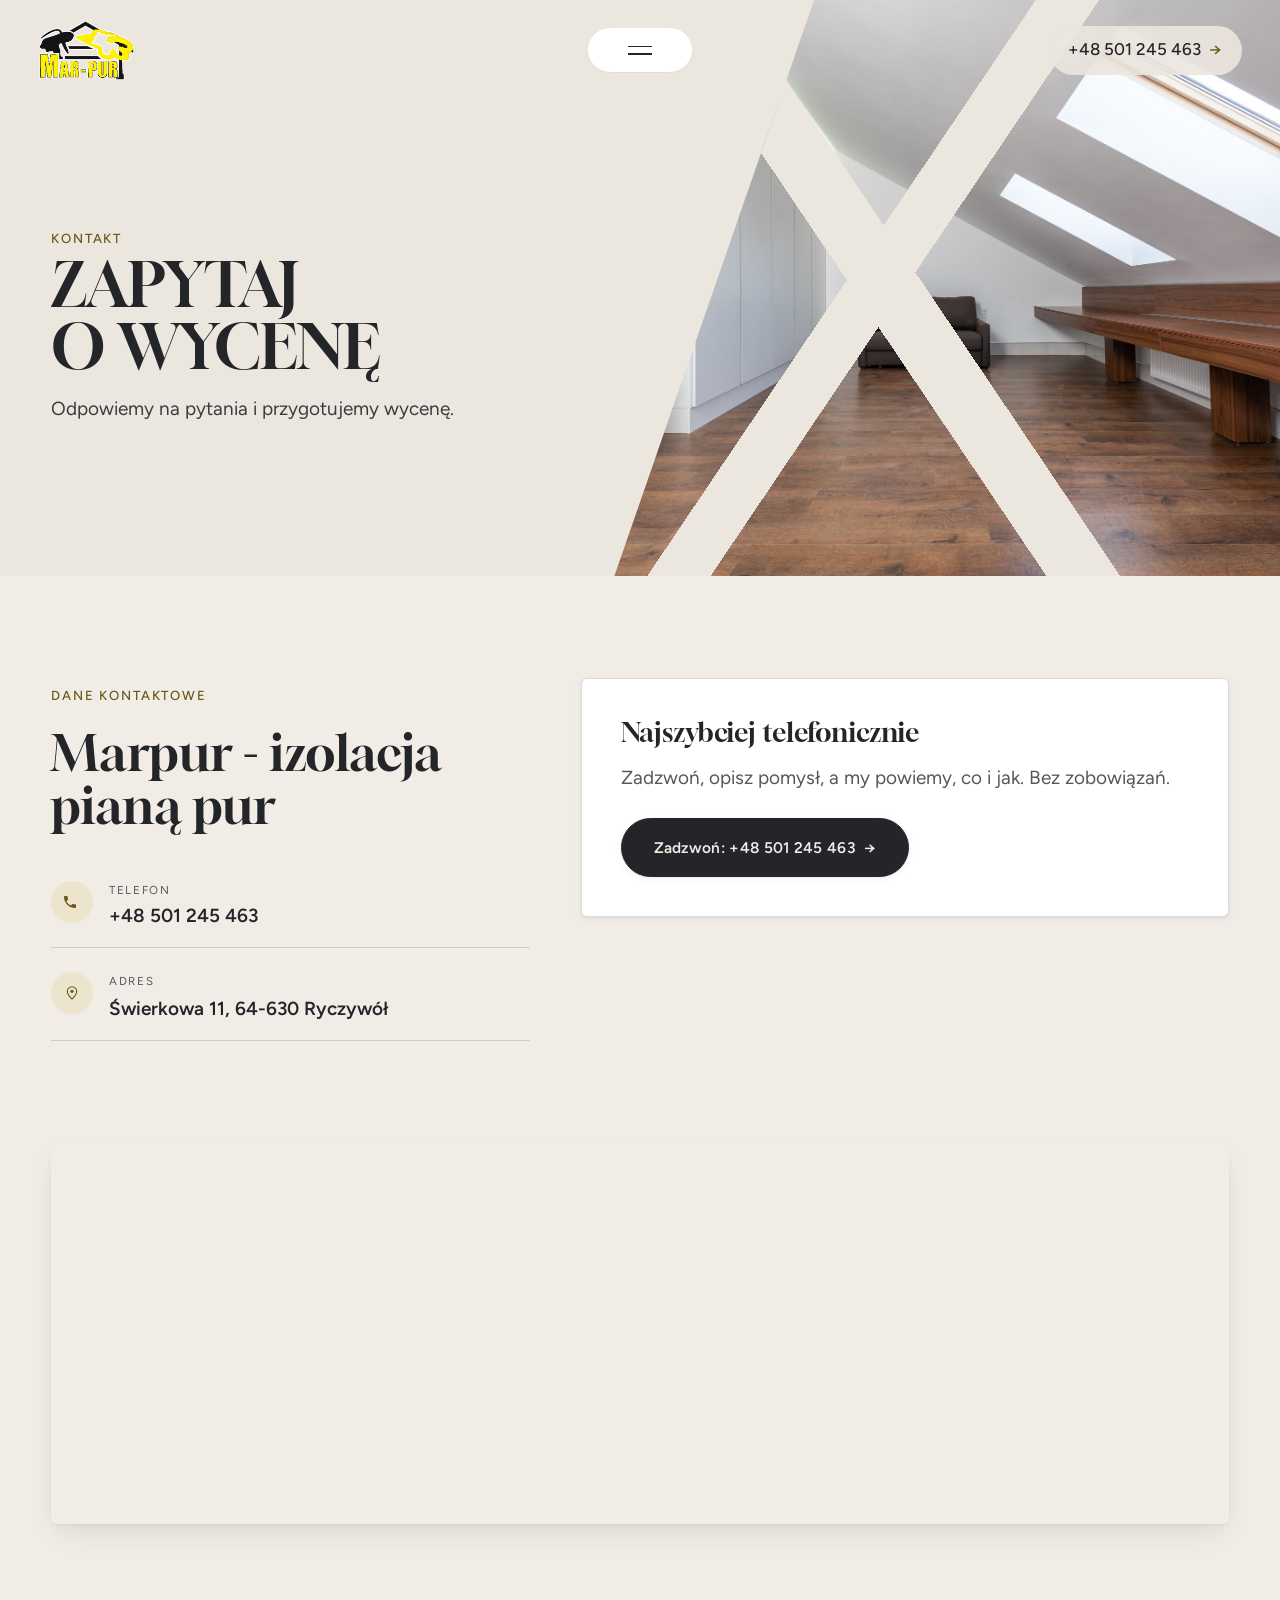
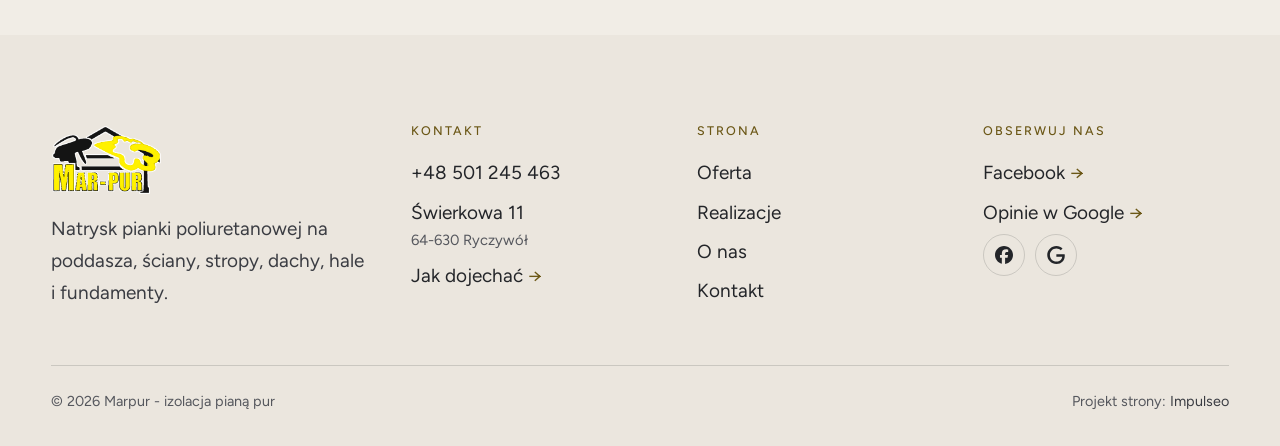
==== commit f37cbb2b: "[claude-edit][cmt:3d28531c-c363-4ff7-bf0e-79da58ae2bec] Przebudowa dema na układ wzoru klindworthroo" ====
--- a/kontakt.html
+++ b/kontakt.html
@@ -19,31 +19,50 @@
 <meta name="twitter:card" content="summary_large_image">
 <link rel="preconnect" href="https://fonts.googleapis.com">
 <link rel="preconnect" href="https://fonts.gstatic.com" crossorigin>
-<link href="https://fonts.googleapis.com/css2?family=Space+Grotesk:wght@500;600;700&family=DM+Sans:opsz,wght@9..40,400;9..40,500;9..40,600&display=swap" rel="stylesheet">
+<link href="https://fonts.googleapis.com/css2?family=Gloock&family=Figtree:wght@400;500;600&display=swap" rel="stylesheet">
 <link rel="stylesheet" href="assets/styles.css?v=6a5ce6d9">
+<link rel="stylesheet" href="assets/kw.css?v=20261029">
 </head>
 <body>
 
-<header class="nav">
-  <div class="wrap nav-inner">
-    <a class="brand brand-has-logo" href="index.html"><img class="brand-logo" src="img/logo.png" alt="Marpur - izolacja pianą pur" width="728" height="459" decoding="async"></a>
-    <nav class="nav-links">
-      <a href="oferta.html">Oferta</a>
-      <a href="realizacje.html">Realizacje</a>
-      <a href="o-nas.html">O nas</a>
-      <a href="kontakt.html" class="active" aria-current="page">Kontakt</a>
-      <a href="tel:+48501245463" class="btn btn-accent">Zadzwoń +48 501 245 463</a>
-    </nav>
-    <button class="nav-toggle" aria-label="Menu"><span></span><span></span><span></span></button>
+<header class="kw-head">
+  <a class="kw-brand" href="index.html"><img class="nav-logo" src="img/logo.png" alt="Marpur - izolacja pianą pur" width="728" height="459" decoding="async"></a>
+  <button class="kw-burger" type="button" aria-label="Otwórz menu" aria-expanded="false" aria-controls="kw-menu"><span></span><span></span></button>
+  <a class="kw-phone" href="tel:+48501245463">+48 501 245 463 <span class="arr">→</span></a>
+</header>
+<nav class="kw-menu" id="kw-menu" aria-label="Menu">
+  <div>
+    <h4>Strona</h4>
+    <a href="index.html">Start</a>
+    <a href="oferta.html">Oferta</a>
+    <a href="realizacje.html">Realizacje</a>
+    <a href="o-nas.html">O nas</a>
+    <a href="kontakt.html">Kontakt</a>
   </div>
-</header>
+  <div class="kw-menu-small">
+    <h4>Co ocieplamy</h4>
+    <a href="oferta.html">Poddasza i dachy</a>
+    <a href="oferta.html">Stropy</a>
+    <a href="oferta.html">Ściany</a>
+    <a href="oferta.html">Hale i magazyny</a>
+    <a href="oferta.html">Fundamenty</a>
+  </div>
+  <div class="kw-menu-small">
+    <h4>Kontakt</h4>
+    <a href="tel:+48501245463">+48 501 245 463</a>
+    <p>Świerkowa 11, 64-630 Ryczywół</p>
+    <a href="https://www.facebook.com/marpurmarek.modlisz/" target="_blank" rel="noopener">Facebook →</a>
+    <a href="https://maps.google.com/?cid=6481977796129242069&amp;g_mp=Cidnb29nbGUubWFwcy5wbGFjZXMudjEuUGxhY2VzLlNlYXJjaFRleHQQAhgEIAA" target="_blank" rel="noopener">Opinie w Google →</a>
+  </div>
+</nav>
 
 <main>
 <section class="pagehead">
   <img src="img/g3.jpg" alt="Marpur - izolacja pianą pur - Zapytaj o wycenę" width="1880" height="1255" decoding="async">
+  <span class="kw-ph-stripes" aria-hidden="true"></span>
   <div class="wrap">
     <span class="eyebrow">Kontakt</span>
-    <h1>Zapytaj o wycenę</h1>
+    <h1>Zapytaj <span class="kw-nw">o wycenę</span></h1>
     <p>Odpowiemy na pytania i przygotujemy wycenę.</p>
   </div>
 </section>
@@ -73,32 +92,43 @@
 </section>
 </main>
 
-<footer>
+<footer class="kw-foot">
   <div class="wrap">
-    <div class="foot-grid">
-      <div class="foot-brand">
-        <div class="name">Marpur - izolacja pianą pur</div>
-        <p>Natryskujemy piankę poliuretanową na poddasza, ściany, stropy, dachy, hale i fundamenty. Piana otwartokomórkowa albo zamkniętokomórkowa, dobrana do miejsca.</p>
+    <div class="kw-foot-grid">
+      <div>
+        <a class="kw-foot-logo" href="index.html"><img src="img/logo.png" alt="Marpur - izolacja pianą pur" width="728" height="459" loading="lazy" decoding="async"></a>
+        <p>Natrysk pianki poliuretanowej na poddasza, ściany, stropy, dachy, hale i fundamenty.</p>
       </div>
-      <div class="foot-col">
-        <h4>Nawigacja</h4>
-        <a href="oferta.html">Oferta</a>
-        <a href="realizacje.html">Realizacje</a>
-        <a href="o-nas.html">O nas</a>
-        <a href="kontakt.html">Kontakt</a>
+      <div>
+        <h4>Kontakt</h4>
+        <ul>
+          <li><a href="tel:+48501245463">+48 501 245 463</a></li>
+          <li>Świerkowa 11<span class="sub">64-630 Ryczywół</span></li>
+          <li><a href="https://maps.google.com/?cid=6481977796129242069&amp;g_mp=Cidnb29nbGUubWFwcy5wbGFjZXMudjEuUGxhY2VzLlNlYXJjaFRleHQQAhgEIAA" target="_blank" rel="noopener">Jak dojechać <span class="arr">→</span></a></li>
+        </ul>
       </div>
-      <div class="foot-col">
-        <h4>Kontakt</h4>
-        <a href="tel:+48501245463">+48 501 245 463</a>
-        <p>Świerkowa 11, 64-630 Ryczywół</p>
-        <a href="https://maps.google.com/?cid=6481977796129242069&g_mp=Cidnb29nbGUubWFwcy5wbGFjZXMudjEuUGxhY2VzLlNlYXJjaFRleHQQAhgEIAA" target="_blank" rel="noopener">Jak dojechać →</a>
-      <div class="foot-soc">
-        <a class="soc" href="https://www.facebook.com/marpurmarek.modlisz/" target="_blank" rel="noopener" aria-label="Facebook - Marpur - izolacja pianą pur"><svg viewBox="0 0 24 24" aria-hidden="true" focusable="false"><path d="M9.101 23.691v-7.98H6.627v-3.667h2.474v-1.58c0-4.085 1.848-5.978 5.858-5.978.401 0 .955.042 1.468.103a8.68 8.68 0 0 1 1.141.195v3.325a8.623 8.623 0 0 0-.653-.036 26.805 26.805 0 0 0-.733-.009c-.707 0-1.259.096-1.675.309a1.686 1.686 0 0 0-.679.622c-.258.42-.374.995-.374 1.752v1.297h3.919l-.386 2.103-.287 1.564h-3.246v8.245C19.396 23.238 24 18.179 24 12.044c0-6.627-5.373-12-12-12s-12 5.373-12 12c0 5.628 3.874 10.35 9.101 11.647Z" fill="currentColor"/></svg></a>
-        <a class="soc" href="https://maps.google.com/?cid=6481977796129242069&g_mp=Cidnb29nbGUubWFwcy5wbGFjZXMudjEuUGxhY2VzLlNlYXJjaFRleHQQAhgEIAA" target="_blank" rel="noopener" aria-label="Google - Marpur - izolacja pianą pur"><svg viewBox="0 0 24 24" aria-hidden="true" focusable="false"><path d="M12.48 10.92v3.28h7.84c-.24 1.84-.853 3.187-1.787 4.133-1.147 1.147-2.933 2.4-6.053 2.4-4.827 0-8.6-3.893-8.6-8.72s3.773-8.72 8.6-8.72c2.6 0 4.507 1.027 5.907 2.347l2.307-2.307C18.747 1.44 16.133 0 12.48 0 5.867 0 .307 5.387.307 12s5.56 12 12.173 12c3.573 0 6.267-1.173 8.373-3.36 2.16-2.16 2.84-5.213 2.84-7.667 0-.76-.053-1.467-.173-2.053H12.48z" fill="currentColor"/></svg></a>
+      <div>
+        <h4>Strona</h4>
+        <ul>
+          <li><a href="oferta.html">Oferta</a></li>
+          <li><a href="realizacje.html">Realizacje</a></li>
+          <li><a href="o-nas.html">O nas</a></li>
+          <li><a href="kontakt.html">Kontakt</a></li>
+        </ul>
       </div>
+      <div>
+        <h4>Obserwuj nas</h4>
+        <ul>
+          <li><a href="https://www.facebook.com/marpurmarek.modlisz/" target="_blank" rel="noopener">Facebook <span class="arr">→</span></a></li>
+          <li><a href="https://maps.google.com/?cid=6481977796129242069&amp;g_mp=Cidnb29nbGUubWFwcy5wbGFjZXMudjEuUGxhY2VzLlNlYXJjaFRleHQQAhgEIAA" target="_blank" rel="noopener">Opinie w Google <span class="arr">→</span></a></li>
+        </ul>
+        <div class="kw-soc">
+          <a class="soc" href="https://www.facebook.com/marpurmarek.modlisz/" target="_blank" rel="noopener" aria-label="Facebook - Marpur - izolacja pianą pur"><svg viewBox="0 0 24 24" aria-hidden="true" focusable="false"><path d="M9.101 23.691v-7.98H6.627v-3.667h2.474v-1.58c0-4.085 1.848-5.978 5.858-5.978.401 0 .955.042 1.468.103a8.68 8.68 0 0 1 1.141.195v3.325a8.623 8.623 0 0 0-.653-.036 26.805 26.805 0 0 0-.733-.009c-.707 0-1.259.096-1.675.309a1.686 1.686 0 0 0-.679.622c-.258.42-.374.995-.374 1.752v1.297h3.919l-.386 2.103-.287 1.564h-3.246v8.245C19.396 23.238 24 18.179 24 12.044c0-6.627-5.373-12-12-12s-12 5.373-12 12c0 5.628 3.874 10.35 9.101 11.647Z" fill="currentColor"/></svg></a>
+          <a class="soc" href="https://maps.google.com/?cid=6481977796129242069&amp;g_mp=Cidnb29nbGUubWFwcy5wbGFjZXMudjEuUGxhY2VzLlNlYXJjaFRleHQQAhgEIAA" target="_blank" rel="noopener" aria-label="Google - Marpur - izolacja pianą pur"><svg viewBox="0 0 24 24" aria-hidden="true" focusable="false"><path d="M12.48 10.92v3.28h7.84c-.24 1.84-.853 3.187-1.787 4.133-1.147 1.147-2.933 2.4-6.053 2.4-4.827 0-8.6-3.893-8.6-8.72s3.773-8.72 8.6-8.72c2.6 0 4.507 1.027 5.907 2.347l2.307-2.307C18.747 1.44 16.133 0 12.48 0 5.867 0 .307 5.387.307 12s5.56 12 12.173 12c3.573 0 6.267-1.173 8.373-3.36 2.16-2.16 2.84-5.213 2.84-7.667 0-.76-.053-1.467-.173-2.053H12.48z" fill="currentColor"/></svg></a>
+        </div>
       </div>
     </div>
-    <div class="foot-bot">
+    <div class="kw-foot-bot">
       <span>© 2026 Marpur - izolacja pianą pur</span>
       <span>Projekt strony: <a class="foot-credit" href="https://impulseo.pl" target="_blank" rel="noopener">Impulseo</a></span>
     </div>
@@ -108,5 +138,6 @@
 <div class="demo-wazne" data-do="2026-11-03" data-cykl="3" hidden><svg class="dw-ico" width="13" height="13" viewBox="0 0 24 24" fill="none" aria-hidden="true"><circle cx="12" cy="12" r="8.6" stroke="currentColor" stroke-width="1.8"/><path d="M12 7.2V12l3.3 2" stroke="currentColor" stroke-width="1.8" stroke-linecap="round"/></svg><span class="dw-txt"></span></div>
 
 <script src="assets/main.js"></script>
+<script src="assets/kw.js?v=20261029"></script>
 </body>
 </html>
--- a/assets/kw.css
+++ b/assets/kw.css
@@ -0,0 +1,268 @@
+/* ============================================================
+   SKÓRKA „KW" - układ i nastrój wg wzoru od zespołu (klindworthroofing.com, 29.10.2026)
+   Beż + grafit + musztardowy akcent z logo MAR-PUR, szeryfowe wersaliki,
+   zdjęcie hero w ukośnych pasach, menu pod owalnym przyciskiem.
+   Ładowana PO styles.css, więc ten :root wygrywa nad wszystkimi wcześniejszymi.
+   ============================================================ */
+:root{
+  --kw-sand:#ebe6de;        /* tło hero, oferty i stopki */
+  --kw-cream:#f1ede6;       /* jasne tło treści podstron */
+  --kw-ink:#232529;         /* grafit - sekcje ciemne i tekst */
+  --kw-ink-2:#1c1e22;
+  --kw-tan:#d0b14f;         /* akcent na ciemnym (musztarda z logo) */
+  --kw-tan-d:#6b5716;       /* akcent na jasnym (kontrast 5,6:1) */
+  --kw-line-d:rgba(241,237,230,.16);
+  --kw-line-l:rgba(35,37,41,.16);
+
+  --paper:var(--kw-cream); --paper-2:#e7e2d9; --paper-3:#e7e2d9;
+  --ink:var(--kw-ink); --ink-soft:#3a3c42; --muted:#55575d;
+  --line:var(--kw-line-l);
+  --accent:var(--kw-tan-d); --accent-d:#5c4a12; --accent-soft:rgba(208,177,79,.16);
+  --accent-text:var(--kw-tan-d); --gold:var(--kw-tan-d);
+  --dark:var(--kw-ink);
+  --r-sm:2px; --r-md:4px; --r-lg:6px;
+  --font-display:'Gloock',Georgia,serif;
+  --font-body:'Figtree',system-ui,sans-serif;
+}
+body{background:var(--kw-cream);color:var(--kw-ink);font-family:var(--font-body)}
+h1,h2,h3{font-family:var(--font-display);font-weight:400;letter-spacing:-.005em}
+.eyebrow::before{display:none}
+.eyebrow{color:var(--kw-tan-d);letter-spacing:.14em;text-transform:uppercase;font-size:.82rem;font-weight:500}
+.btn-accent{background:var(--kw-ink);color:var(--kw-cream);border-color:var(--kw-ink);border-radius:999px}
+.btn-accent:hover{background:var(--kw-tan-d);border-color:var(--kw-tan-d);color:#fff}
+.btn-ghost{border-radius:999px}
+
+/* ---------- PRZYCISKI (owalne, obrysowane jak we wzorze) ---------- */
+.kw-btn{display:inline-flex;align-items:center;gap:.6em;padding:.95em 1.9em;border-radius:999px;border:1px solid currentColor;
+  font:500 1rem/1 var(--font-body);color:inherit;text-decoration:none;background:transparent;
+  transition:background-color .35s ease,color .35s ease,border-color .35s ease}
+.kw-btn:hover,.kw-btn:focus-visible{background:var(--kw-ink);color:var(--kw-cream);border-color:var(--kw-ink)}
+.kw-dark .kw-btn:hover,.kw-dark .kw-btn:focus-visible{background:var(--kw-cream);color:var(--kw-ink);border-color:var(--kw-cream)}
+.kw-btn .arr{transition:transform .35s ease}
+.kw-btn:hover .arr{transform:translateX(4px)}
+
+/* ---------- NAGŁÓWEK: logo | owalny przycisk menu | telefon ---------- */
+.kw-head{position:fixed;inset:0 0 auto 0;z-index:60;display:grid;grid-template-columns:1fr auto 1fr;align-items:center;
+  padding:20px clamp(18px,3vw,40px);transition:background-color .35s ease,padding .35s ease,box-shadow .35s ease}
+.kw-head.is-stuck{background:rgba(235,230,222,.94);backdrop-filter:blur(8px);-webkit-backdrop-filter:blur(8px);padding-block:10px;box-shadow:0 1px 0 var(--kw-line-l)}
+.kw-brand{justify-self:start;display:block;line-height:0;transition:opacity .3s ease}
+.kw-brand img{height:clamp(46px,3.2vw + 20px,62px);width:auto;transition:height .35s ease}
+.kw-head.is-stuck .kw-brand img{height:44px}
+.kw-burger{justify-self:center;width:104px;height:44px;border-radius:999px;border:0;background:#fff;cursor:pointer;
+  display:flex;flex-direction:column;align-items:center;justify-content:center;gap:6px;transition:background-color .3s ease,box-shadow .3s ease;
+  box-shadow:0 1px 0 rgba(35,37,41,.04)}
+.kw-burger:hover{box-shadow:0 6px 20px rgba(35,37,41,.12)}
+.kw-burger span{display:block;width:24px;height:1.5px;background:var(--kw-ink);transition:transform .35s ease}
+.kw-burger[aria-expanded="true"] span:first-child{transform:translateY(3.75px) rotate(45deg)}
+.kw-burger[aria-expanded="true"] span:last-child{transform:translateY(-3.75px) rotate(-45deg)}
+.kw-phone{justify-self:end;color:var(--kw-ink);text-decoration:none;font-weight:500;font-size:1.06rem;display:inline-flex;gap:.45em;align-items:center;white-space:nowrap}
+.kw-phone .arr{color:var(--kw-tan-d);transition:transform .3s ease}
+.kw-phone:hover .arr{transform:translateX(4px)}
+
+/* ---------- MENU NAKŁADKA ---------- */
+.kw-menu{position:fixed;inset:0;z-index:55;background:var(--kw-ink);color:var(--kw-cream);padding:120px clamp(20px,6vw,90px) 48px;
+  display:grid;grid-template-columns:repeat(3,minmax(0,1fr));gap:40px;align-content:center;overflow:auto;
+  opacity:0;visibility:hidden;transition:opacity .4s ease,visibility .4s}
+.kw-menu.open{opacity:1;visibility:visible}
+body.kw-menu-on .kw-head{background:transparent;box-shadow:none;backdrop-filter:none;-webkit-backdrop-filter:none}
+body.kw-menu-on .kw-brand{opacity:0;pointer-events:none}
+body.kw-menu-on .kw-phone{color:var(--kw-cream)}
+body.kw-menu-on .kw-phone .arr{color:var(--kw-tan)}
+.kw-menu h4{font:500 .78rem/1 var(--font-body);letter-spacing:.16em;text-transform:uppercase;color:var(--kw-tan);margin-bottom:22px}
+.kw-menu a{display:block;width:max-content;max-width:100%;color:var(--kw-cream);text-decoration:none;font:400 clamp(1.6rem,1.2rem + 1.3vw,2.5rem)/1.35 var(--font-display);position:relative}
+.kw-menu .kw-menu-small a,.kw-menu .kw-menu-small p{font:400 1.08rem/1.8 var(--font-body);color:rgba(241,237,230,.82)}
+.kw-menu a::after{content:"";position:absolute;left:0;right:0;bottom:.08em;height:1px;background:var(--kw-tan);transform:scaleX(0);transform-origin:left;transition:transform .4s ease}
+.kw-menu a:hover::after,.kw-menu a:focus-visible::after{transform:scaleX(1)}
+
+/* ---------- HERO: tekst po lewej, zdjęcie w ukośnych pasach po prawej ---------- */
+.kw-hero{position:relative;min-height:100vh;min-height:100svh;background:var(--kw-sand);display:grid;grid-template-columns:1fr 1fr;align-items:center;
+  padding:min(130px,15svh) 0 min(70px,8svh);overflow:hidden}
+.kw-hero-txt{padding-left:clamp(20px,8.3vw,120px);padding-right:24px;position:relative;z-index:2;max-width:660px}
+.kw-kicker{display:block;color:var(--kw-tan-d);letter-spacing:.06em;text-transform:uppercase;font-size:1rem;margin-bottom:min(20px,2.4svh)}
+.kw-hero h1{font-size:min(clamp(2.8rem,1.4rem + 4vw,5.4rem),10.5svh);line-height:.98;color:var(--kw-ink);text-transform:uppercase;letter-spacing:-.01em;max-width:11ch;margin-bottom:min(26px,3svh)}
+.kw-hero p{font-size:clamp(1.05rem,1rem + .25vw,1.2rem);line-height:1.6;color:#3a3c42;max-width:44ch;margin-bottom:min(32px,3.6svh)}
+.kw-hero-cta{display:flex;flex-wrap:wrap;gap:14px;align-items:center}
+.kw-hero-cta .kw-tel{color:var(--kw-ink);font-weight:500;text-decoration:none;padding:.95em .4em;border-bottom:1px solid transparent}
+.kw-hero-cta .kw-tel:hover{border-bottom-color:var(--kw-ink)}
+.kw-hero-trust{display:flex;align-items:center;gap:.5em;margin-top:min(28px,3svh);font-size:.95rem;color:#3a3c42}
+.kw-hero-trust .ico-star{color:#c9971c}
+.kw-hero-art{position:absolute;top:0;right:0;bottom:0;width:56%;clip-path:polygon(30% 0,100% 0,100% 100%,0 100%)}
+.kw-stripes{position:relative;overflow:hidden}
+.kw-hero-art.kw-stripes{position:absolute}
+.kw-stripes img{width:100%;height:100%;object-fit:cover;object-position:44% 50%;display:block}
+.kw-stripes::after{content:"";position:absolute;inset:-2px;pointer-events:none;
+  background:
+    linear-gradient(56deg,transparent 41%,var(--kw-stripe,var(--kw-sand)) 41%,var(--kw-stripe,var(--kw-sand)) 47.5%,transparent 47.5%),
+    linear-gradient(-56deg,transparent 52%,var(--kw-stripe,var(--kw-sand)) 52%,var(--kw-stripe,var(--kw-sand)) 58%,transparent 58%),
+    linear-gradient(56deg,transparent 70%,var(--kw-stripe,var(--kw-sand)) 70%,var(--kw-stripe,var(--kw-sand)) 74.5%,transparent 74.5%)}
+
+/* ---------- SEKCJE CIEMNE ---------- */
+.kw-dark{background:var(--kw-ink);color:var(--kw-cream)}
+.kw-dark h2,.kw-dark h3{color:var(--kw-cream)}
+.kw-what{padding:clamp(80px,10vw,150px) 0 clamp(60px,7vw,110px)}
+.kw-what-top{display:grid;grid-template-columns:minmax(0,1fr) minmax(0,2fr);gap:40px;align-items:start}
+.kw-vlabel{writing-mode:vertical-rl;transform:rotate(180deg);justify-self:center;color:var(--kw-tan);letter-spacing:.2em;text-transform:uppercase;font-size:.86rem}
+.kw-what-top p{font-size:clamp(1.25rem,1.05rem + .8vw,1.7rem);line-height:1.5;color:rgba(241,237,230,.9);max-width:36ch}
+.kw-duo{display:grid;grid-template-columns:minmax(0,1.8fr) minmax(0,1fr);gap:clamp(30px,8vw,120px);margin-top:clamp(60px,7vw,100px);align-items:start}
+.kw-duo a{color:var(--kw-cream);text-decoration:none;display:block}
+.kw-duo figure{overflow:hidden;aspect-ratio:3/2;margin:0}
+.kw-duo img{width:100%;height:100%;object-fit:cover;filter:brightness(.92);transition:transform 1.4s cubic-bezier(.16,.84,.44,1),filter 1.4s cubic-bezier(.16,.84,.44,1)}
+.kw-duo a:hover img{transform:scale(1.05);filter:brightness(1)}
+.kw-duo .cap{display:block;margin-top:18px;font-size:1rem;line-height:1.5;color:rgba(241,237,230,.7)}
+.kw-duo .cap b{display:block;color:var(--kw-cream);font-weight:500}
+.kw-duo .cap .arr{color:var(--kw-tan);transition:transform .35s ease;display:inline-block}
+.kw-duo a:hover .cap .arr{transform:translateX(4px)}
+
+/* ---------- REALIZACJE: wielkie słowo + pełnoszerokie kadry ---------- */
+.kw-work{padding:clamp(20px,3vw,40px) 0 clamp(80px,9vw,130px);overflow:hidden}
+.kw-giant{font:400 clamp(3.6rem,.6rem + 13.5vw,14rem)/.9 var(--font-display);color:var(--kw-cream);text-align:center;text-transform:uppercase;letter-spacing:-.02em;margin:0 0 clamp(30px,4vw,60px);white-space:nowrap}
+.kw-proj{display:grid;gap:26px;width:min(94%,1360px);margin-inline:auto}
+.kw-proj a{position:relative;display:block;overflow:hidden;aspect-ratio:16/8.5;color:var(--kw-cream);text-decoration:none}
+.kw-proj img{width:100%;height:100%;object-fit:cover;transition:transform 1.4s cubic-bezier(.16,.84,.44,1)}
+.kw-proj a::after{content:"";position:absolute;inset:0;pointer-events:none;
+  background:linear-gradient(180deg,rgba(20,22,26,.6) 0%,rgba(20,22,26,.12) 40%,rgba(20,22,26,.12) 60%,rgba(20,22,26,.68) 100%)}
+.kw-proj a:hover img{transform:scale(1.05)}
+.kw-proj .nm{position:absolute;z-index:2;left:clamp(20px,6vw,80px);top:clamp(20px,5vw,64px);font:400 clamp(2rem,1.2rem + 2.6vw,3.6rem)/1 var(--font-display);text-transform:uppercase;text-shadow:0 2px 20px rgba(0,0,0,.35)}
+.kw-proj .ds{position:absolute;z-index:2;left:clamp(20px,6vw,80px);bottom:clamp(20px,4vw,50px);max-width:44ch;font-size:1.02rem;color:rgba(241,237,230,.92);text-shadow:0 1px 12px rgba(0,0,0,.5)}
+.kw-center{text-align:center;margin-top:clamp(40px,5vw,70px)}
+
+/* ---------- OFERTA: karuzela kart ze strzałkami ---------- */
+.kw-services{background:var(--kw-sand);padding:clamp(80px,9vw,130px) 0;overflow:hidden}
+.kw-services .head{text-align:center;max-width:780px;margin:0 auto clamp(46px,5vw,70px)}
+.kw-services .head::after,.kw-services .head h2::after{display:none}
+.kw-services .eyebrow{justify-content:center;align-items:center}
+.kw-services .head h2{font-size:clamp(2rem,1.5rem + 1.6vw,2.9rem);line-height:1.18;margin-top:14px;color:var(--kw-ink);max-width:22ch;margin-inline:auto}
+.kw-car{position:relative}
+.kw-car-track{display:grid;grid-auto-flow:column;grid-auto-columns:clamp(270px,30vw,400px);gap:clamp(24px,4vw,64px);overflow-x:auto;scroll-snap-type:x mandatory;
+  scroll-behavior:smooth;scrollbar-width:none;padding:0 clamp(20px,8.3vw,120px) 6px;scroll-padding-left:clamp(20px,8.3vw,120px);list-style:none;margin:0}
+.kw-car-track::-webkit-scrollbar{display:none}
+.kw-car-item{scroll-snap-align:start}
+.kw-car-item figure{overflow:hidden;aspect-ratio:16/9.4;margin:0 0 20px}
+.kw-car-item img{width:100%;height:100%;object-fit:cover;transition:transform 1.4s cubic-bezier(.16,.84,.44,1)}
+.kw-car-item:hover img{transform:scale(1.05)}
+.kw-car-item h3{font:500 1.05rem/1.3 var(--font-body);letter-spacing:0;color:var(--kw-ink);margin-bottom:8px}
+.kw-car-item h3 .arr{color:var(--kw-tan-d);display:inline-block;transition:transform .35s ease}
+.kw-car-item:hover h3 .arr{transform:translateX(4px)}
+.kw-car-item p{color:#4a4c52;line-height:1.6;font-size:.98rem}
+.kw-car-nav{display:flex;flex-direction:row-reverse;justify-content:flex-start;gap:12px;padding:0 clamp(20px,8.3vw,120px) 26px}
+.kw-round{width:52px;height:52px;border-radius:50%;border:1px solid var(--kw-tan-d);display:grid;place-items:center;color:var(--kw-ink);background:rgba(235,230,222,.88);
+  text-decoration:none;font-size:1.05rem;cursor:pointer;transition:background-color .35s ease,color .35s ease,opacity .3s ease}
+.kw-round:hover{background:var(--kw-ink);color:var(--kw-cream);border-color:var(--kw-ink)}
+.kw-round[disabled]{opacity:.35;cursor:default}
+.kw-round[disabled]:hover{background:rgba(235,230,222,.88);color:var(--kw-ink);border-color:var(--kw-tan-d)}
+.kw-car-bar{position:relative;height:1px;background:var(--kw-line-l);margin:clamp(34px,4vw,50px) clamp(20px,8.3vw,120px) 0}
+.kw-car-bar i{position:absolute;left:0;top:-.5px;height:2px;width:30%;background:var(--kw-ink);transition:transform .3s ease,width .3s ease}
+
+/* ---------- PAS ZE ZDJĘCIEM (okno na nieruchome tło z silnika, bez odstępów jak we wzorze) ---------- */
+.stopklatka{margin:0;height:clamp(340px,52vw,720px)}
+
+/* ---------- OPINIE: cytat + zdjęcie + strzałki, wielkie słowo pod spodem ---------- */
+.kw-kudos{padding:clamp(80px,9vw,130px) 0 clamp(40px,5vw,70px);overflow:hidden}
+.kw-k-grid{display:grid;grid-template-columns:minmax(0,1fr) minmax(0,1fr) auto;gap:clamp(30px,5vw,70px);align-items:start}
+.kw-k-slides{position:relative;min-height:15em}
+.kw-k-slide{margin:0;transition:opacity .5s ease}
+.kw-k-slide[hidden]{display:block;opacity:0;position:absolute;inset:0;pointer-events:none}
+.kw-k-slide blockquote{font:400 clamp(1.5rem,1.1rem + 1.2vw,2.2rem)/1.35 var(--font-display);color:var(--kw-cream);margin:0 0 24px}
+.kw-k-slide figcaption{font-size:.95rem;color:rgba(241,237,230,.66)}
+.kw-k-slide figcaption b{color:var(--kw-cream);font-weight:500;margin-right:.5em}
+.kw-k-stars{color:#e0b33a;display:flex;gap:3px;margin-bottom:20px}
+.kw-k-img{margin:0;overflow:hidden;aspect-ratio:4/4.6}
+.kw-k-img img{width:100%;height:100%;object-fit:cover}
+.kw-k-nav{display:grid;gap:12px}
+.kw-dark .kw-round{background:transparent;color:var(--kw-cream);border-color:rgba(241,237,230,.4)}
+.kw-dark .kw-round:hover{background:var(--kw-cream);color:var(--kw-ink);border-color:var(--kw-cream)}
+.kw-kudos .kw-giant{margin:clamp(30px,4vw,50px) 0 0}
+.kw-k-google{display:flex;justify-content:center;margin-top:clamp(24px,3vw,40px)}
+.kw-k-google a{display:inline-flex;align-items:center;gap:.55em;color:var(--kw-cream);text-decoration:none;border-bottom:1px solid var(--kw-line-d);padding-bottom:4px;font-weight:500}
+.kw-k-google a:hover{border-bottom-color:var(--kw-tan)}
+.kw-k-google .arr{color:var(--kw-tan)}
+
+/* ---------- POPRACUJMY RAZEM ---------- */
+.kw-together{padding:clamp(70px,9vw,140px) 0 clamp(90px,11vw,170px);text-align:center}
+.kw-together .eyebrow{justify-content:center;align-items:center;color:var(--kw-tan)}
+.kw-together .big-tel{display:block;font:400 clamp(2.6rem,1.2rem + 5vw,6.2rem)/1.05 var(--font-display);color:var(--kw-cream);text-decoration:none;margin:18px 0 26px;letter-spacing:-.01em}
+.kw-together .big-tel:hover{color:var(--kw-tan)}
+.kw-together p{color:rgba(241,237,230,.75);max-width:46ch;margin:0 auto 34px}
+
+/* ---------- STOPKA (jasna, jak we wzorze) ---------- */
+footer.kw-foot{background:var(--kw-sand);color:var(--kw-ink);padding:clamp(60px,7vw,100px) 0 32px;view-transition-name:mt-foot}
+.kw-foot a{color:var(--kw-ink);text-decoration:none}
+.kw-foot a:hover{color:var(--kw-tan-d)}
+.kw-foot-grid{display:grid;grid-template-columns:1.3fr 1fr 1fr 1fr;gap:40px}
+.kw-foot h4{font:500 .78rem/1 var(--font-body);letter-spacing:.16em;text-transform:uppercase;color:var(--kw-tan-d);margin-bottom:20px}
+.kw-foot ul{list-style:none;padding:0;margin:0;display:grid;gap:8px}
+.kw-foot p{line-height:1.7;color:#3a3c42}
+.kw-foot .sub{display:block;font-size:.92rem;color:#55575d}
+.kw-foot .arr{color:var(--kw-tan-d)}
+.kw-foot-logo img{height:70px;width:auto;margin-bottom:18px}
+.kw-foot-bot{display:flex;justify-content:space-between;gap:20px;flex-wrap:wrap;border-top:1px solid var(--kw-line-l);margin-top:56px;padding-top:24px;font-size:.9rem;color:#55575d}
+.kw-foot-bot a{color:#3a3c42}
+
+/* ---------- PODSTRONY: nagłówek jak hero (beż + zdjęcie w pasach) ---------- */
+.pagehead{background:var(--kw-sand);min-height:64vh;min-height:64svh;align-items:center;border-bottom:0;padding:130px 0 60px}
+.pagehead::after{display:none}
+.pagehead img{left:auto;width:52%;clip-path:polygon(30% 0,100% 0,100% 100%,0 100%)}
+.pagehead .kw-ph-stripes{position:absolute;top:0;right:0;bottom:0;width:52%;clip-path:polygon(30% 0,100% 0,100% 100%,0 100%);pointer-events:none;z-index:1;
+  background:
+    linear-gradient(56deg,transparent 41%,var(--kw-sand) 41%,var(--kw-sand) 48%,transparent 48%),
+    linear-gradient(-56deg,transparent 54%,var(--kw-sand) 54%,var(--kw-sand) 60%,transparent 60%)}
+.pagehead .wrap{color:var(--kw-ink);padding-block:0}
+.pagehead .wrap>*{max-width:min(46%,560px)}
+.pagehead h1{color:var(--kw-ink);text-shadow:none;text-transform:uppercase;line-height:1;font-size:clamp(2.5rem,1.5rem + 3vw,4.4rem)}
+.pagehead .eyebrow{color:var(--kw-tan-d)}
+.pagehead p{color:#3a3c42;text-shadow:none}
+
+/* treść podstron w palecie wzoru */
+.cta{background:var(--kw-ink)}
+.cta h2{font-size:clamp(2rem,1.4rem + 2vw,3.2rem)}
+.cta .eyebrow{color:var(--kw-tan)}
+.cta .btn-light{border-radius:999px}
+.svc-row h3,.split-copy h2,.contact-grid h2{font-weight:400}
+.svc-row .num{color:var(--kw-tan-d)}
+
+/* ---------- RESPONSYWNOŚĆ ---------- */
+@media (max-width:980px){
+  .kw-foot-grid{grid-template-columns:1fr 1fr}
+  .kw-menu{grid-template-columns:1fr 1fr}
+  .kw-k-grid{grid-template-columns:minmax(0,1fr) auto}
+  .kw-k-img{display:none}
+}
+@media (max-width:820px){
+  .kw-hero{grid-template-columns:1fr;padding:110px 0 0;min-height:0}
+  .kw-hero-txt{padding:0 22px 40px;max-width:none}
+  .kw-hero-art,.kw-hero-art.kw-stripes{position:relative;width:100%;height:68vw;min-height:280px;clip-path:polygon(0 14%,100% 0,100% 100%,0 100%)}
+  .kw-what-top{grid-template-columns:1fr;gap:18px}
+  .kw-vlabel{writing-mode:horizontal-tb;transform:none;justify-self:start}
+  .kw-duo{grid-template-columns:1fr}
+  .kw-proj a{aspect-ratio:4/3.4}
+  .kw-k-slides{min-height:0}
+  .stopklatka{height:52vh}
+  .pagehead{min-height:0;display:flex;flex-direction:column-reverse;align-items:stretch;padding:110px 0 0}
+  .pagehead .wrap>*{max-width:none}
+  .pagehead img{position:relative;display:block;width:100%;height:56vw;clip-path:polygon(0 14%,100% 0,100% 100%,0 100%)}
+  .pagehead .kw-ph-stripes{top:auto;bottom:0;width:100%;height:56vw;clip-path:polygon(0 14%,100% 0,100% 100%,0 100%)}
+  .pagehead .wrap{padding-bottom:36px}
+}
+@media (max-width:640px){
+  .kw-head{grid-template-columns:1fr auto;padding:12px 16px}
+  .kw-phone{display:none}
+  .kw-burger{justify-self:end;width:72px;height:40px}
+  .kw-menu{grid-template-columns:1fr;align-content:start;padding-top:100px}
+  .kw-foot-grid{grid-template-columns:1fr}
+  .kw-giant{font-size:clamp(2.9rem,15vw,5rem)}
+  .kw-k-grid{grid-template-columns:1fr}
+  .kw-k-nav{display:flex;gap:12px}
+}
+.kw-soc{display:flex;gap:10px;margin-top:6px}
+.kw-soc .soc{width:42px;height:42px;border-radius:50%;border:1px solid var(--kw-line-l);display:grid;place-items:center;color:var(--kw-ink)}
+.kw-soc .soc:hover{border-color:var(--kw-tan-d);color:var(--kw-tan-d)}
+.kw-soc svg{width:18px;height:18px}
+
+/* poprawki po oględzinach zrzutów */
+.kw-phone{background:rgba(235,230,222,.9);padding:.62em 1.15em;border-radius:999px;transition:background-color .3s ease}
+.kw-phone:hover{background:#fff}
+body.kw-menu-on .kw-phone{background:transparent}
+.sticky-call .sc-call{background:var(--kw-ink);color:var(--kw-cream)}
+.sticky-call .sc-quote{background:var(--kw-sand);color:var(--kw-ink)}
+.kw-nw{white-space:nowrap}
+body.kw-menu-on .sticky-call,body.kw-menu-on .demo-wazne{visibility:hidden}
